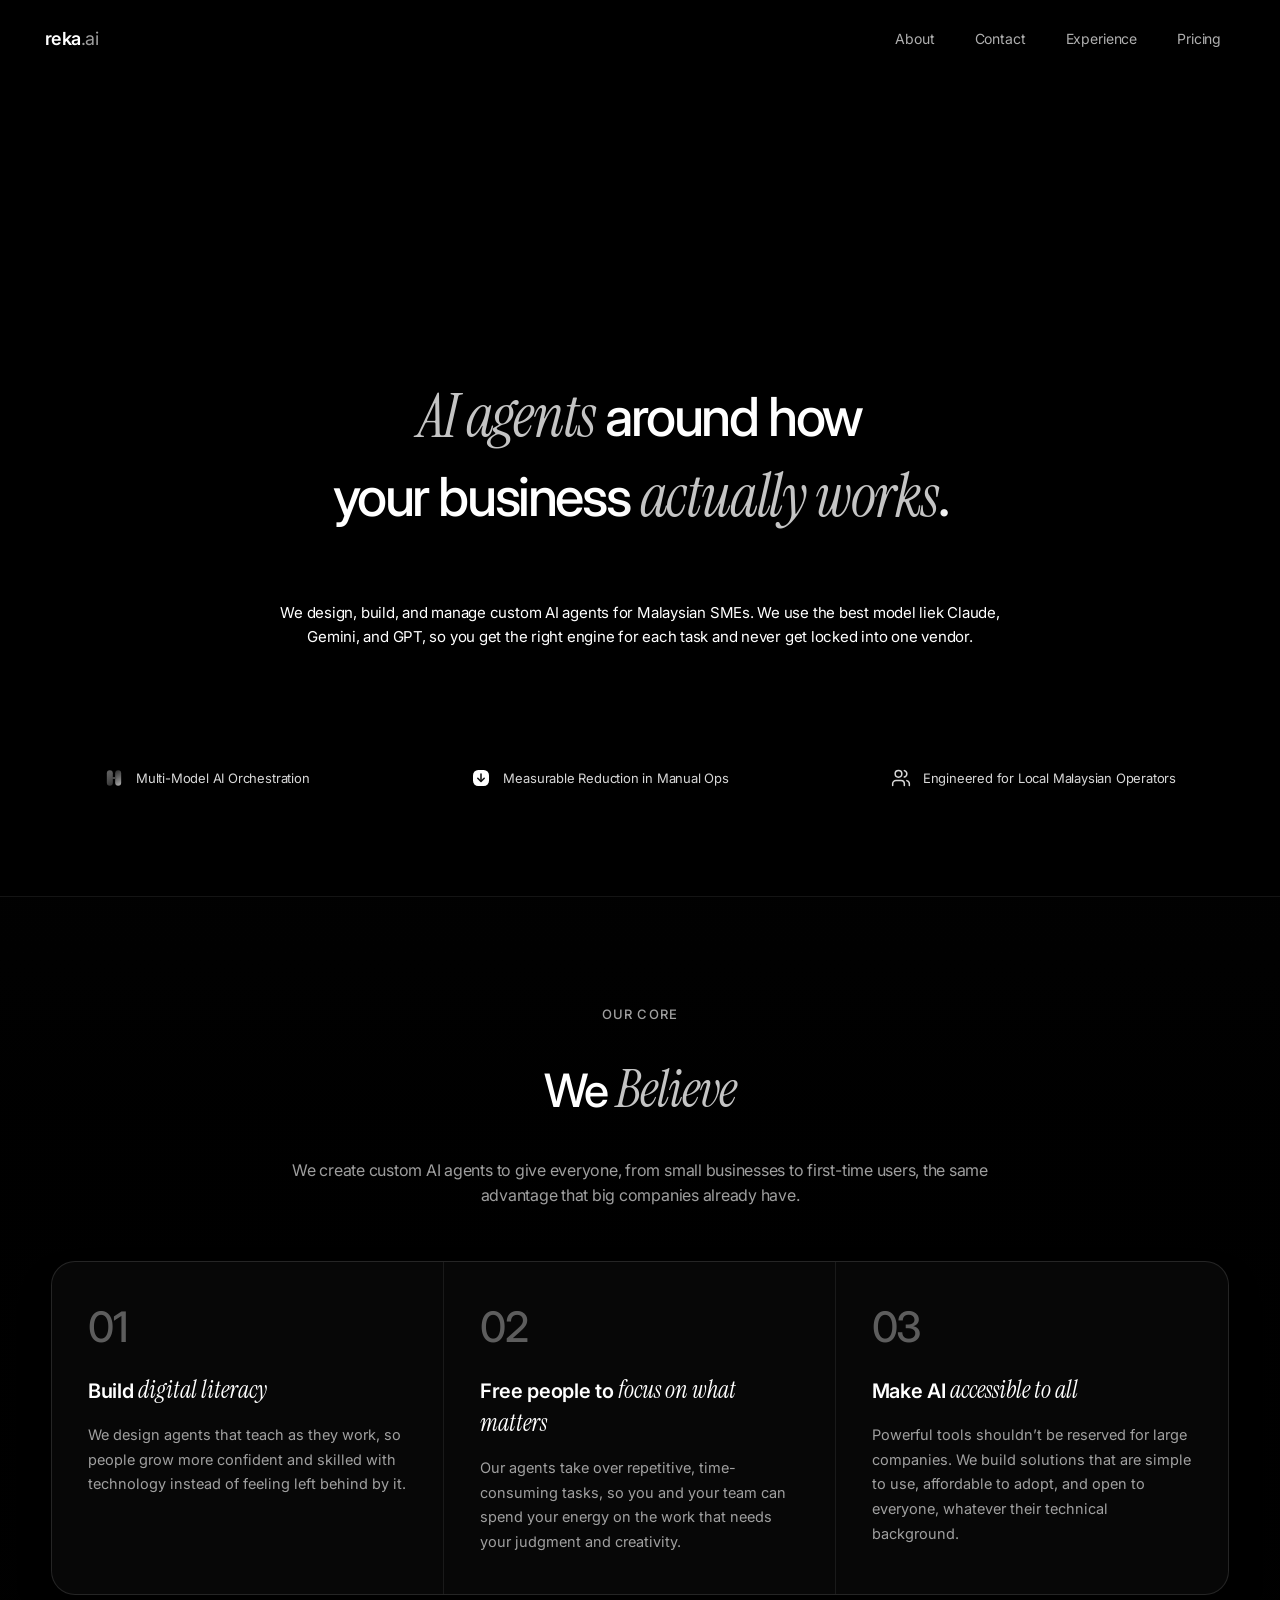
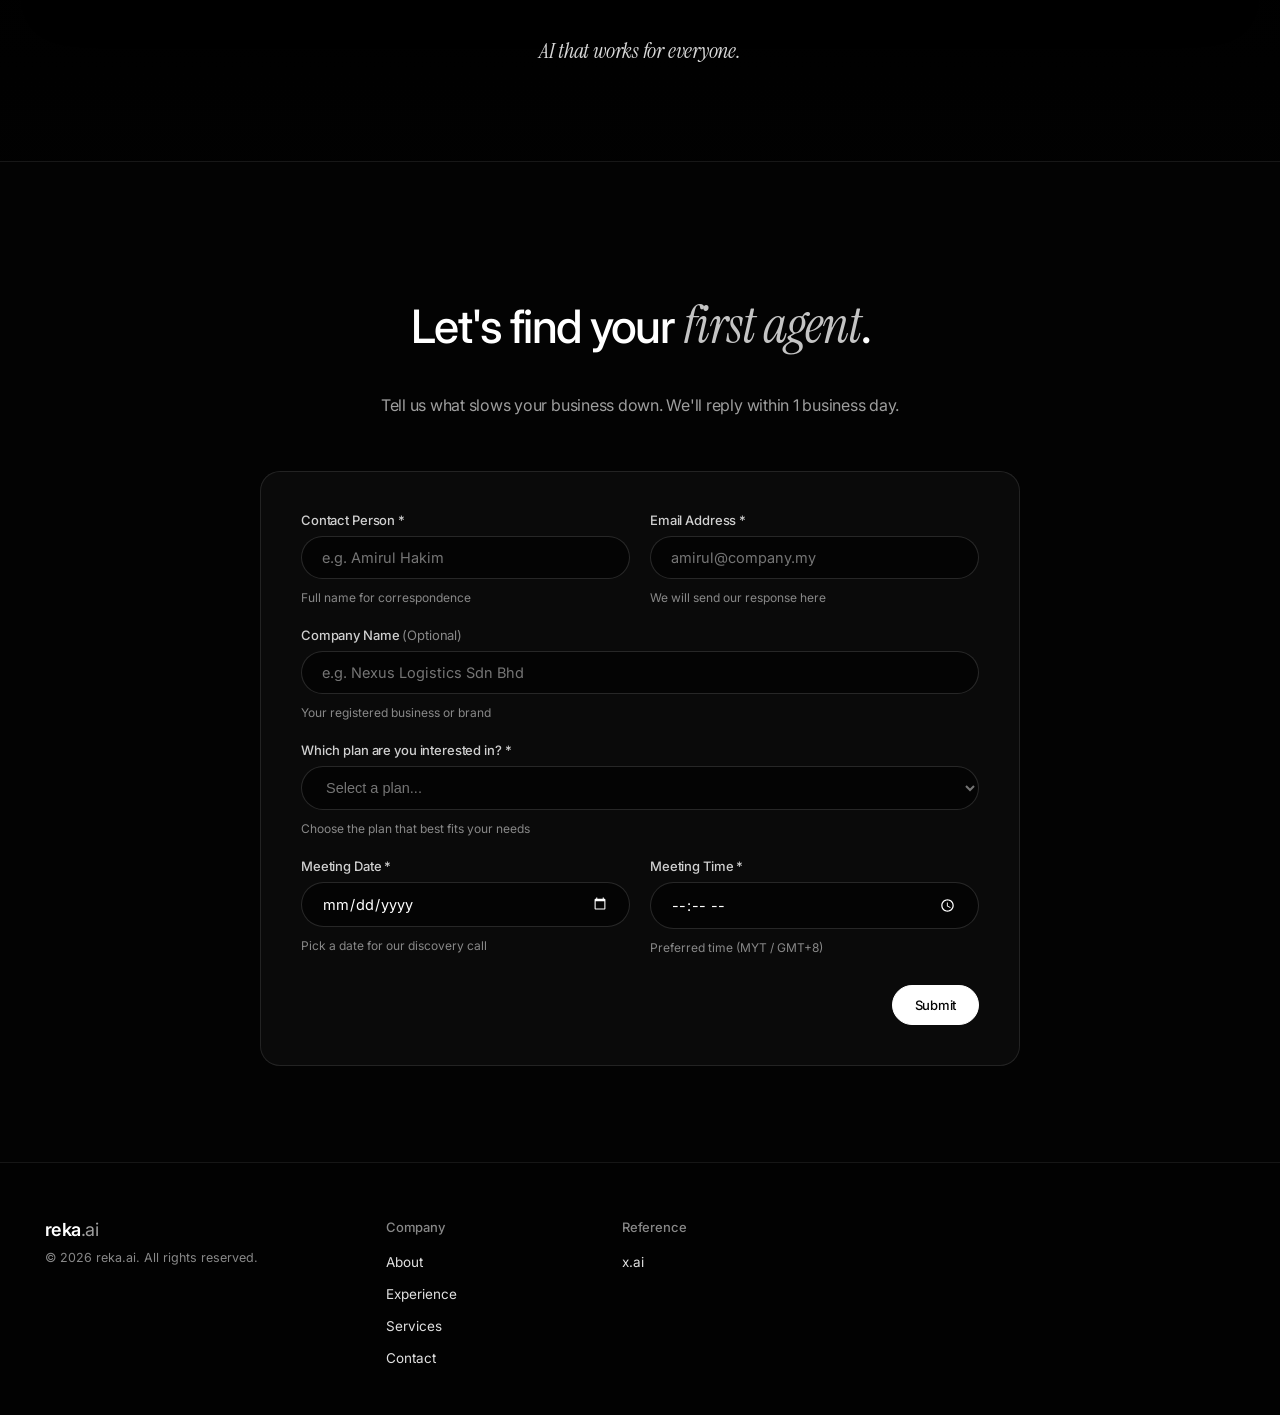
==== index.html @ f6682980 "push" ====
<!DOCTYPE html>
<html lang="en">

<head>
  <meta charset="UTF-8" />
  <meta name="viewport" content="width=device-width, initial-scale=1.0" />
  <title>reka.ai Customize Your Agents for Your Business</title>
  <meta name="description"
    content="reka.ai builds custom autonomous AI agents for Malaysian SMEs. Model-agnostic infrastructure with Claude, Gemini, and GPT." />
  <meta property="og:title" content="reka.ai Customize Your Agents for Your Business" />
  <meta property="og:description"
    content="Custom AI agents built around how your business actually works. Zero vendor lock-in." />
  <meta property="og:type" content="website" />
  <meta name="twitter:card" content="summary_large_image" />
  <link rel="icon" href="data:," />
  <link rel="preconnect" href="https://fonts.googleapis.com" />
  <link rel="preconnect" href="https://fonts.gstatic.com" crossorigin />
  <link
    href="https://fonts.googleapis.com/css2?family=Inter:ital,opsz,wght@0,14..32,100..900&family=Instrument+Serif:ital@1&display=swap"
    rel="stylesheet" />

  <link rel="stylesheet" href="src/css/style.css?v=1.9" />
</head>

<body style="background:#000;color:#fff">
  <div class="grain"></div>

  <div class="hero-photo">
    <video autoplay muted loop playsinline preload="auto">
      <source src="assets/video/hero-compat.mp4" type="video/mp4" />
    </video>
  </div>

  <div class="page">
    <div class="menu-backdrop"></div>

    <!-- Header -->
    <header class="header">
      <a href="#top" class="logo appear appear--scale" style="--d: 0.08s;" aria-label="reka.ai">
        <span>reka<span class="logo-suffix">.ai</span></span>
      </a>

      <nav id="site-nav" aria-label="Primary">
        <a href="about.html" class="nav-link appear appear--scale" style="--d: 0.16s;">About</a>
        <a href="contact.html" class="nav-link appear appear--soft" style="--d: 0.40s;">Contact</a>
        <a href="experience.html" class="nav-link appear appear--soft" style="--d: 0.24s;">Experience</a>
        <a href="princing.html" class="nav-link appear appear--scale" style="--d: 0.32s;">Pricing</a>
      </nav>

      <button type="button" class="burger appear appear--scale" style="--d: 0.34s;" aria-controls="site-nav"
        aria-expanded="false" aria-label="Open menu">
        <span class="burger-bar"></span>
        <span class="burger-bar"></span>
        <span class="burger-bar"></span>
      </button>
    </header>

    <main>
      <!-- Section 1: Hero -->
      <section class="hero" id="top">
        <div class="hero-copy">
          <h1 class="hero-h1">
            <span class="headline-line"><span class="appear appear--mask" style="--d: 0.42s;"> <em>AI agents</em> around
                how</span></span>
            <span class="headline-line"><span class="appear appear--mask" style="--d: 0.62s;">your business <em>actually
                  works</em>.</span></span>
          </h1>

          <p class="lede appear appear--soft" style="--d: 0.82s;">
            We design, build, and manage custom AI agents for Malaysian SMEs. We use the best model liek Claude,
            Gemini, and
            GPT, so you get the right engine for each task and never get locked into one vendor.
          </p>
        </div>

        <div class="stats">
          <div class="stat appear appear--stat" style="--d: 1.12s;">
            <svg class="stat-icon" viewBox="0 0 24 24" fill="none" aria-hidden="true">
              <defs>
                <linearGradient id="pillGrad1" x1="3" y1="2" x2="14" y2="22" gradientUnits="userSpaceOnUse">
                  <stop offset="0%" stop-color="#ffffff" stop-opacity="0.38" />
                  <stop offset="100%" stop-color="#3a3a3a" stop-opacity="0.62" />
                </linearGradient>
                <linearGradient id="pillGrad2" x1="3" y1="2" x2="14" y2="22" gradientUnits="userSpaceOnUse">
                  <stop offset="0%" stop-color="#3a3a3a" stop-opacity="0.38" />
                  <stop offset="100%" stop-color="#ffffff" stop-opacity="0.62" />
                </linearGradient>
              </defs>
              <rect x="3.4" y="2.6" width="7.2" height="18.8" rx="3.6" fill="url(#pillGrad1)" />
              <rect x="13.4" y="2.6" width="7.2" height="18.8" rx="3.6" fill="url(#pillGrad2)" />
              <rect x="9.2" y="10.9" width="5.6" height="2.2" rx="1.1" fill="#4a4a4a" />
            </svg>
            <span>Multi-Model AI Orchestration</span>
          </div>

          <div class="stat appear appear--stat" style="--d: 1.28s;">
            <svg class="stat-icon" viewBox="0 0 24 24" fill="none" aria-hidden="true">
              <rect x="2.4" y="2.4" width="19.2" height="19.2" rx="6.2" fill="#ffffff" />
              <path d="M12 7.1v7.4" stroke="#111111" stroke-width="1.85" stroke-linecap="round" />
              <path d="M8.15 12.35L12 16.2l3.85-3.85" stroke="#111111" stroke-width="1.85" stroke-linecap="round"
                stroke-linejoin="round" />
            </svg>
            <span>Measurable Reduction in Manual Ops</span>
          </div>

          <div class="stat appear appear--stat" style="--d: 1.44s;">
            <svg class="stat-icon" viewBox="0 0 24 24" fill="none" stroke="currentColor" stroke-width="1.8"
              stroke-linecap="round" stroke-linejoin="round" aria-hidden="true">
              <path d="M16 21v-2a4 4 0 0 0-4-4H6a4 4 0 0 0-4 4v2"></path>
              <circle cx="9" cy="7" r="4"></circle>
              <path d="M22 21v-2a4 4 0 0 0-3-3.87"></path>
              <path d="M16 3.13a4 4 0 0 1 0 7.75"></path>
            </svg>
            <span>Engineered for Local Malaysian Operators</span>
          </div>
        </div>
      </section>

      <!-- Section 2: We Believe -->
      <section class="section beliefs-section" id="beliefs">
        <div class="beliefs-bg-video">
          <video autoplay muted loop playsinline preload="auto">
            <source src="assets/video/we-believe.mp4" type="video/mp4" />
          </video>
          <div class="beliefs-bg-overlay"></div>
        </div>

        <div class="container">
          <div class="section-header reveal">
            <h3 class="section-eyebrow">Our Core</h3>
            <h2 class="section-title">We <em>Believe</em></h2>
            <p class="section-lede">
              We create custom AI agents to give everyone, from small businesses to first-time users, the same advantage
              that big companies already have.
            </p>
          </div>

          <div class="beliefs-table-card card reveal">
            <div class="beliefs-table-grid">
              <!-- 01 -->
              <div class="belief-col">
                <div class="belief-num">01</div>
                <h3 class="belief-title">Build <em>digital literacy</em></h3>
                <p class="belief-desc">
                  We design agents that teach as they work, so people grow more confident and skilled with technology
                  instead of feeling left behind by it.
                </p>
              </div>

              <!-- 02 -->
              <div class="belief-col">
                <div class="belief-num">02</div>
                <h3 class="belief-title">Free people to <em>focus on what matters</em></h3>
                <p class="belief-desc">
                  Our agents take over repetitive, time-consuming tasks, so you and your team can spend your energy on
                  the
                  work that needs your judgment and creativity.
                </p>
              </div>

              <!-- 03 -->
              <div class="belief-col">
                <div class="belief-num">03</div>
                <h3 class="belief-title">Make AI <em>accessible to all</em></h3>
                <p class="belief-desc">
                  Powerful tools shouldn’t be reserved for large companies. We build solutions that are simple to use,
                  affordable to adopt, and open to everyone, whatever their technical background.
                </p>
              </div>
            </div>
          </div>

          <div class="beliefs-footer reveal">
            <span class="beliefs-tagline">AI that works for everyone.</span>
          </div>
        </div>
      </section>

      <!-- Section 5: Contact (§5) -->
      <section class="section" id="contact">
        <div class="container">
          <div class="section-header reveal">
            <h2 class="section-title">Let's find your <em>first agent</em>.</h2>
            <p class="section-lede">Tell us what slows your business down. We'll reply within 1 business day.</p>
          </div>

          <div class="contact-wrap reveal">
            <form id="contact-form" class="contact-form" novalidate>
              <div class="form-row">
                <div class="form-group">
                  <label for="contact-name">Contact Person *</label>
                  <input type="text" id="contact-name" name="name" class="form-input" placeholder="e.g. Amirul Hakim"
                    required aria-describedby="contact-name-msg" />
                  <span id="contact-name-msg" class="field-msg" data-support="Full name for correspondence"
                    data-error="Please enter your name">Full name for correspondence</span>
                </div>
                <div class="form-group">
                  <label for="contact-email">Email Address *</label>
                  <input type="email" id="contact-email" name="email" class="form-input" placeholder="amirul@company.my"
                    required aria-describedby="contact-email-msg" />
                  <span id="contact-email-msg" class="field-msg" data-support="We will send our response here"
                    data-error="Enter a valid email address (e.g. name@company.my)">We will send our response
                    here</span>
                </div>
              </div>

              <div class="form-group">
                <label for="contact-company">Company Name <span>(Optional)</span></label>
                <input type="text" id="contact-company" name="company" class="form-input"
                  placeholder="e.g. Nexus Logistics Sdn Bhd" aria-describedby="contact-company-msg" />
                <span id="contact-company-msg" class="field-msg" data-support="Your registered business or brand"
                  data-error="">Your registered business or brand</span>
              </div>

              <div class="form-group">
                <label for="contact-message">Which plan are you interested in? *</label>
                <select id="contact-message" name="message" class="form-select" required
                  aria-describedby="contact-message-msg">
                  <option value="" disabled selected>Select a plan...</option>
                  <option value="Custom Coding">Custom Coding</option>
                  <option value="SME Plan Agents">SME Plan Agents</option>
                  <option value="Starter AI Agent System">Starter AI Agent System</option>
                  <option value="Custom Agent System">Custom Agent System</option>
                </select>
                <span id="contact-message-msg" class="field-msg"
                  data-support="Choose the plan that best fits your needs" data-error="Please select a plan">Choose the
                  plan that best fits your needs</span>
              </div>

              <div class="form-row">
                <div class="form-group">
                  <label for="contact-date">Meeting Date *</label>
                  <input type="date" id="contact-date" name="meeting_date" class="form-input" required
                    aria-describedby="contact-date-msg" />
                  <span id="contact-date-msg" class="field-msg" data-support="Pick a date for our discovery call"
                    data-error="Please select a meeting date">Pick a date for our discovery call</span>
                </div>
                <div class="form-group">
                  <label for="contact-time">Meeting Time *</label>
                  <input type="time" id="contact-time" name="meeting_time" class="form-input" required
                    aria-describedby="contact-time-msg" />
                  <span id="contact-time-msg" class="field-msg" data-support="Preferred time (MYT / GMT+8)"
                    data-error="Please select a meeting time">Preferred time (MYT / GMT+8)</span>
                </div>
              </div>

              <div class="form-submit-row">
                <button type="submit" class="btn btn-solid">
                  <span>Submit</span>
                </button>
              </div>

              <div id="form-status" class="form-status" role="status"></div>
            </form>
          </div>
        </div>
      </section>
    </main>

    <!-- Footer -->
    <footer class="site-footer">
      <div class="footer-inner">
        <div class="footer-left">
          <a href="#top" class="logo" aria-label="reka.ai">
            <span>reka<span class="logo-suffix">.ai</span></span>
          </a>
          <span class="footer-tagline">© 2026 reka.ai. All rights reserved.</span>
        </div>

        <nav class="footer-links" aria-label="Footer Navigation">
          <div class="footer-col">
            <h4 class="footer-col-title">Company</h4>
            <ul class="footer-list">
              <li><a href="about.html" class="footer-link">About</a></li>
              <li><a href="experience.html" class="footer-link">Experience</a></li>
              <li><a href="princing.html" class="footer-link">Services</a></li>
              <li><a href="contact.html" class="footer-link">Contact</a></li>
            </ul>
          </div>

          <div class="footer-col">
            <h4 class="footer-col-title">Reference</h4>
            <ul class="footer-list">
              <li><a href="https://x.ai/company" target="_blank" rel="noopener noreferrer" class="footer-link">x.ai</a>
              </li>
            </ul>
          </div>
        </nav>
      </div>
    </footer>
  </div>

  <script src="src/js/main.js" defer></script>
</body>

</html>
---- src/css/style.css ----
/* Force black immediately so the page can never flash white */
html,
body {
  background: #000000 !important;
  color: #ffffff;
}

@font-face {
  font-family: "Inter";
  font-style: normal;
  font-weight: 100 900;
  font-display: swap;
  src: url("../../assets/font/inter.woff2") format("woff2");
}

@font-face {
  font-family: "Instrument Serif";
  font-style: italic;
  font-weight: 400;
  font-display: swap;
  src: url("../../assets/font/instrument-serif-italic.woff2") format("woff2");
}

:root {
  --logo: clamp(18px, 1.4vw, 24px);
  --logo-mark: clamp(20px, 1.6vw, 28px);
  --nav: clamp(14px, 1.05vw, 17px);
  --nav-h: clamp(38px, 2.8vw, 48px);
  --btn: clamp(13px, 0.95vw, 16px);
  --btn-h: clamp(40px, 2.8vw, 48px);
  --hero-btn-h: clamp(44px, 3.1vw, 54px);
  --h1: clamp(34px, 4.2vw, 68px);
  --lede: clamp(15px, 1.15vw, 19px);
  --badge: clamp(12px, 0.9vw, 14px);
  --stat-size: clamp(13px, 0.95vw, 15px);
  --header-y: clamp(14px, 1.5vw, 28px);
  --header-x: clamp(16px, 3.5vw, 64px);
  --stats-x: clamp(20px, 5vw, 96px);
  --stats-y: clamp(24px, 3vw, 48px);
  --hero-gap: clamp(36px, 5.5vw, 96px);
  --copy-max: min(90vw, 1200px);
  --lede-max: min(85vw, 760px);
  --section-y: clamp(64px, 7.5vw, 130px);
}

html,
body {
  background: #000000;
  color: #ffffff;
  margin: 0;
  padding: 0;
}

*,
*::before,
*::after {
  box-sizing: border-box;
}

html {
  scroll-behavior: smooth;
}

body {
  -webkit-font-smoothing: antialiased;
  -moz-osx-font-smoothing: grayscale;
  text-rendering: optimizeLegibility;
  overflow-x: hidden;
  position: relative;
  font-family: "Inter", system-ui, -apple-system, BlinkMacSystemFont, "Segoe UI", sans-serif;
}

a {
  color: inherit;
  text-decoration: none;
}

button,
input,
textarea {
  font-family: inherit;
}

/* Film grain overlay */
.grain {
  display: none;
}

/* Background hero video */
.hero-photo {
  position: fixed;
  inset: 0;
  width: 100%;
  height: 100%;
  z-index: 0;
  pointer-events: none;
  overflow: hidden;
  opacity: 1;
  animation: hero-fade 1.4s cubic-bezier(0.16, 1, 0.3, 1) both;
}

.hero-photo video {
  position: absolute;
  inset: 0;
  width: 100%;
  height: 100%;
  object-fit: cover;
  opacity: 0.8;
  display: block;
}

/* Black contrast layer on home / hero for text visibility */
.hero-photo::after {
  content: "";
  position: absolute;
  inset: 0;
  background:
    radial-gradient(ellipse at center, rgba(0, 0, 0, 0.4) 0%, rgba(0, 0, 0, 0.75) 100%),
    linear-gradient(180deg, rgba(0, 0, 0, 0.5) 0%, rgba(0, 0, 0, 0.25) 45%, rgba(0, 0, 0, 0.85) 100%);
  opacity: 0.3;
  pointer-events: none;
  z-index: 1;
}

@keyframes hero-fade {
  0% {
    opacity: 0;
  }

  100% {
    opacity: 1;
  }
}

/* Page container */
.page {
  position: relative;
  z-index: 1;
  display: flex;
  flex-direction: column;
  min-height: 100vh;
}

.page>main {
  flex: 1;
  display: flex;
  flex-direction: column;
}

/* Header */
.header {
  position: sticky;
  top: 0;
  display: flex;
  align-items: center;
  gap: 28px;
  padding: var(--header-y) var(--header-x);
  z-index: 60;
  transition: background 0.3s ease, backdrop-filter 0.3s ease, border-color 0.3s ease;
}

body.scrolled .header {
  background: rgba(0, 0, 0, 0.78);
  backdrop-filter: blur(16px);
  -webkit-backdrop-filter: blur(16px);
  border-bottom: 1px solid rgba(255, 255, 255, 0.08);
}

/* Logo */
.logo {
  display: inline-flex;
  align-items: center;
  gap: 8px;
  font-size: var(--logo);
  font-weight: 600;
  letter-spacing: -0.03em;
  color: #ffffff;
}

.logo-suffix {
  font-weight: 400;
  color: #9e9e9e;
}

/* Nav on top right corner */
#site-nav {
  display: flex;
  align-items: center;
  gap: 12px;
  margin-left: auto;
}

.nav-link {
  height: var(--nav-h);
  padding: 0 14px;
  display: inline-flex;
  align-items: center;
  justify-content: center;
  color: rgba(243, 243, 243, 0.72);
  font-size: var(--nav);
  font-weight: 400;
  letter-spacing: -0.01em;
  white-space: nowrap;
  transition: color 0.25s ease;
}

.nav-link:hover,
.nav-link:active,
.nav-link.is-active {
  color: #ffffff;
}

.nav-link:active,
.nav-link.is-active {
  text-decoration: underline;
  text-underline-offset: 6px;
  text-decoration-thickness: 1.5px;
}

/* Right header CTA */
.header-cta {
  justify-self: end;
  font-size: 15px;
  height: 42px;
}

/* Burger menu button */
.burger {
  display: none;
  width: 42px;
  height: 42px;
  border-radius: 8px;
  border: 1px solid rgba(255, 255, 255, 0.16);
  background: rgba(8, 8, 8, 0.55);
  z-index: 60;
  cursor: pointer;
  align-content: center;
  justify-content: center;
  transition: border-color 0.25s ease, background 0.25s ease;
}

.burger:hover {
  border-color: rgba(255, 255, 255, 0.32);
  background: rgba(255, 255, 255, 0.05);
}

.burger-bar {
  display: block;
  width: 16px;
  height: 1.5px;
  border-radius: 1px;
  background: #ffffff;
  margin: 2.5px auto;
  transition: transform 0.25s ease, opacity 0.2s ease;
}

body.menu-open .burger .burger-bar:nth-child(1) {
  transform: translateY(6.5px) rotate(45deg);
}

body.menu-open .burger .burger-bar:nth-child(2) {
  opacity: 0;
}

body.menu-open .burger .burger-bar:nth-child(3) {
  transform: translateY(-6.5px) rotate(-45deg);
}

.menu-backdrop {
  display: none;
}

/* ========================================================
   Flat Button System with Kinetic Motion
   ======================================================== */
.btn {
  position: relative;
  isolation: isolate;
  overflow: hidden;
  display: inline-flex;
  align-items: center;
  justify-content: center;
  gap: 8px;
  height: var(--btn-h);
  padding: 0 22px;
  border-radius: 24px;
  border: 1px solid transparent;
  font-size: var(--btn);
  font-weight: 500;
  letter-spacing: -0.02em;
  line-height: 1;
  white-space: nowrap;
  text-decoration: none;
  cursor: pointer;
  transition: transform 0.25s cubic-bezier(0.16, 1, 0.3, 1),
    background-color 0.25s ease,
    border-color 0.25s ease,
    color 0.25s ease;
}

.btn::before {
  content: "";
  position: absolute;
  inset: 0;
  z-index: -1;
  transform: translateY(102%);
  transition: transform 0.35s cubic-bezier(0.16, 1, 0.3, 1);
}

.btn:hover {
  transform: translateY(-2px);
}

.btn:hover::before,
.btn:active::before,
.btn:focus::before {
  transform: translateY(0);
}

.btn:active {
  transform: translateY(0) scale(0.97);
}

.btn:focus-visible {
  outline: 2px solid #ffffff;
  outline-offset: 3px;
}

.btn-solid {
  background: #ffffff;
  color: #050505;
  border-color: #ffffff;
}

.btn-solid::before {
  background: #eaeaea;
}

.btn-ghost {
  background: rgba(255, 255, 255, 0.06);
  color: #ffffff;
  border-color: rgba(255, 255, 255, 0.24);
  backdrop-filter: blur(8px);
  -webkit-backdrop-filter: blur(8px);
}

.btn-ghost::before {
  background: #ffffff;
}

.btn-ghost:hover,
.btn-ghost:active,
.btn-ghost:focus {
  color: #050505;
  border-color: #ffffff;
}

.btn .arrow-icon {
  width: 13px;
  height: 13px;
  display: inline-block;
  transition: transform 0.25s ease;
}

.btn:hover .arrow-icon {
  transform: translateX(4px);
}

.hero-btn {
  height: var(--hero-btn-h);
  padding: 0 24px;
}

/* ========================================================
   Hero Section
   ======================================================== */
.hero {
  display: flex;
  flex-direction: column;
  align-items: center;
  justify-content: flex-end;
  padding: 8px 24px var(--hero-gap);
  min-height: calc(100vh - 80px);
  min-height: calc(100dvh - 80px);
  position: relative;
  z-index: 1;
}

.hero-copy {
  position: relative;
  z-index: 1;
  display: flex;
  flex-direction: column;
  align-items: center;
  text-align: center;
  max-width: var(--copy-max);
  width: 100%;
}

.badge {
  display: inline-flex;
  align-items: center;
  gap: 8px;
  margin-bottom: 22px;
  padding: 8px 16px;
  border-radius: 20px;
  background: rgba(255, 255, 255, 0.08);
  border: 1px solid rgba(255, 255, 255, 0.14);
  color: #f2f2f2;
  font-family: "Instrument Serif", "Times New Roman", Times, serif;
  font-style: italic;
  font-size: 16.5px;
  letter-spacing: -0.01em;
  backdrop-filter: blur(8px);
}

.badge-star {
  width: 16px;
  height: 16px;
  display: block;
  filter: drop-shadow(0 0 3px rgba(255, 255, 255, 0.45));
  animation: in-star 0.9s cubic-bezier(0.16, 1, 0.3, 1) 0.28s both;
  transform-origin: center;
}

.hero-h1 {
  display: flex;
  flex-direction: column;
  align-items: center;
  font-size: var(--h1);
  font-weight: 500;
  letter-spacing: -0.045em;
  line-height: 1.14;
  color: #ffffff;
  text-shadow: 0 4px 24px rgba(0, 0, 0, 0.75);
}

.headline-line {
  display: block;
  overflow: hidden;
  padding: 0.06em 0.15em 0.14em;
}

em {
  font-family: "Instrument Serif", "Times New Roman", Times, serif;
  font-style: italic;
  font-weight: 400;
  font-size: 1.12em;
  letter-spacing: -0.02em;
}

.hero-h1 em,
.section-title em {
  color: #c4c4c4;
}

.lede em,
p em {
  color: #ffffff;
}

.hero-h1 em {
  animation: in-em 1.2s cubic-bezier(0.16, 1, 0.3, 1) 0.72s both;
  display: inline-block;
}

.lede {
  max-width: var(--lede-max);
  margin-top: 18px;
  color: #ffffff;
  font-size: var(--lede);
  font-weight: 400;
  line-height: 1.6;
  letter-spacing: -0.015em;
  animation-duration: 1.25s !important;
  text-shadow: 0 2px 14px rgba(0, 0, 0, 0.85);
}

.hero-actions {
  display: flex;
  flex-wrap: wrap;
  justify-content: center;
  align-items: center;
  gap: 12px;
  margin-top: 28px;
}

/* Stats band */
.stats {
  display: flex;
  align-items: center;
  justify-content: space-between;
  gap: 24px;
  padding: 24px var(--stats-x) var(--stats-y);
  color: #d8d8d8;
  width: 100%;
  max-width: 1200px;
  margin: 80px auto 0;
}

.stat {
  display: inline-flex;
  align-items: center;
  gap: 12px;
  font-size: var(--stat-size);
  letter-spacing: -0.015em;
  white-space: nowrap;
}

.stat-icon {
  width: 20px;
  height: 20px;
  display: block;
  flex-shrink: 0;
}

.stat-icon-wide {
  width: 38px;
  height: 21px;
  display: block;
  flex-shrink: 0;
}

/* ========================================================
   Common Section Styles (Inherited Design)
   ======================================================== */
.section {
  position: relative;
  z-index: 2;
  padding: var(--section-y) 24px;
  background: rgba(6, 6, 6, 0.90);
  backdrop-filter: blur(28px);
  -webkit-backdrop-filter: blur(28px);
  border-top: 1px solid rgba(255, 255, 255, 0.08);
}

.container {
  width: 92vw;
  max-width: 100%;
  margin: 0 auto;
}

.section-header {
  text-align: center;
  max-width: 760px;
  margin: 0 auto 52px;
}

.eyebrow {
  display: inline-flex;
  align-items: center;
  gap: 8px;
  margin-bottom: 18px;
  padding: 6px 14px;
  border-radius: 20px;
  background: rgba(255, 255, 255, 0.06);
  border: 1px solid rgba(255, 255, 255, 0.12);
  color: #e2e2e2;
  font-family: "Instrument Serif", "Times New Roman", Times, serif;
  font-style: italic;
  font-size: 15.5px;
  letter-spacing: 0;
}

.eyebrow-dot {
  width: 6px;
  height: 6px;
  border-radius: 50%;
  background: #ffffff;
  box-shadow: 0 0 6px rgba(255, 255, 255, 0.8);
}

.section-eyebrow {
  font-family: "Inter", system-ui, -apple-system, BlinkMacSystemFont, "Segoe UI", sans-serif;
  font-size: 13px;
  font-weight: 500;
  letter-spacing: 0.08em;
  text-transform: uppercase;
  color: #a0a0a0;
  margin-bottom: 14px;
}

.section-title {
  font-size: clamp(32px, 4.2vw, 46px);
  font-weight: 500;
  letter-spacing: -0.04em;
  line-height: 1.15;
  color: #ffffff;
}

.section-lede {
  margin-top: 16px;
  color: #9e9e9e;
  font-size: 16px;
  line-height: 1.6;
  letter-spacing: -0.015em;
}

/* Card base */
.card {
  position: relative;
  background: rgba(14, 14, 14, 0.75);
  border: 1px solid rgba(255, 255, 255, 0.1);
  border-radius: 16px;
  padding: 30px;
  backdrop-filter: blur(16px);
  -webkit-backdrop-filter: blur(16px);
  transition: transform 0.3s cubic-bezier(0.16, 1, 0.3, 1),
    border-color 0.3s ease,
    background-color 0.3s ease;
}

.card:hover {
  transform: translateY(-4px);
  border-color: rgba(255, 255, 255, 0.22);
  background: rgba(24, 24, 24, 0.88);
}

/* ========================================================
   About / Team Section (§2 & §3)
   ======================================================== */
.about-grid {
  display: grid;
  grid-template-columns: 1fr 1.15fr;
  gap: 40px;
  align-items: center;
}

.team-card {
  display: flex;
  flex-direction: column;
  overflow: hidden;
  padding: 0;
  border-radius: 18px;
}

.team-photo-frame {
  position: relative;
  width: 100%;
  aspect-ratio: 16 / 11;
  background: linear-gradient(135deg, #181818 0%, #0d0d0d 100%);
  display: flex;
  align-items: center;
  justify-content: center;
  border-bottom: 1px solid rgba(255, 255, 255, 0.1);
  overflow: hidden;
}

.team-photo-frame video,
.team-photo-frame img {
  width: 100%;
  height: 100%;
  object-fit: cover;
  display: block;
}

.team-photo-frame svg {
  width: 64px;
  height: 64px;
  color: rgba(255, 255, 255, 0.25);
}

.team-badge-floating {
  position: absolute;
  top: 16px;
  left: 16px;
  padding: 6px 14px;
  background: rgba(0, 0, 0, 0.65);
  backdrop-filter: blur(10px);
  border: 1px solid rgba(255, 255, 255, 0.12);
  border-radius: 20px;
  font-family: "Instrument Serif", "Times New Roman", Times, serif;
  font-style: italic;
  font-size: 14.5px;
  color: #e0e0e0;
  display: inline-flex;
  align-items: center;
  gap: 6px;
}

.team-caption {
  padding: 20px 24px;
  font-style: italic;
  font-family: "Inter", system-ui, -apple-system, BlinkMacSystemFont, "Segoe UI", sans-serif;
  font-size: 14px;
  line-height: 1.4;
  color: #c0c0c0;
  border-top: 1px solid rgba(255, 255, 255, 0.04);
}

.about-content h3 {
  font-size: 28px;
  font-weight: 500;
  letter-spacing: -0.03em;
  margin-bottom: 16px;
  color: #ffffff;
}

.about-content p {
  color: #9e9e9e;
  font-size: 16px;
  line-height: 1.65;
  margin-bottom: 20px;
}

.stat-pills {
  display: flex;
  flex-wrap: wrap;
  gap: 12px;
  margin-top: 24px;
}

.pill-item {
  display: inline-flex;
  align-items: center;
  gap: 8px;
  padding: 8px 16px;
  border-radius: 24px;
  background: rgba(255, 255, 255, 0.04);
  border: 1px solid rgba(255, 255, 255, 0.1);
  font-size: 13px;
  color: #d8d8d8;
}

/* ========================================================
   Engineering Projects Section
   ======================================================== */
.projects-grid {
  display: grid;
  grid-template-columns: repeat(3, 1fr);
  gap: 28px;
}

.project-card {
  position: relative;
  background: rgba(14, 14, 14, 0.75);
  border: 1px solid rgba(255, 255, 255, 0.1);
  border-radius: 18px;
  overflow: hidden;
  text-decoration: none;
  color: inherit;
  display: block;
  cursor: pointer;
  transition: transform 0.4s cubic-bezier(0.16, 1, 0.3, 1),
    box-shadow 0.4s ease,
    border-color 0.4s ease;
}

.project-card:hover {
  transform: translateY(-5px);
  border-color: rgba(255, 255, 255, 0.3);
  box-shadow: 0 24px 48px rgba(0, 0, 0, 0.55);
}

.project-thumb {
  width: 100%;
  aspect-ratio: 4 / 5;
  position: relative;
  overflow: hidden;
}

.project-thumb img,
.project-thumb video {
  width: 100%;
  height: 100%;
  object-fit: cover;
  display: block;
  transition: transform 0.55s ease;
}

.project-card:hover .project-thumb img,
.project-card:hover .project-thumb video {
  transform: scale(1.04);
}

.project-overlay {
  position: absolute;
  left: 0;
  right: 0;
  bottom: 0;
  padding: 24px 20px 20px;
  background: linear-gradient(to top, rgba(0, 0, 0, 0.94) 0%, rgba(0, 0, 0, 0.68) 55%, transparent 100%);
  display: flex;
  flex-direction: column;
  justify-content: flex-end;
}

.project-title {
  color: #ffffff;
  font-size: 19px;
  font-weight: 600;
  letter-spacing: -0.02em;
  margin-bottom: 6px;
}

.project-desc {
  color: rgba(255, 255, 255, 0.72);
  font-size: 13.5px;
  line-height: 1.5;
  display: -webkit-box;
  -webkit-line-clamp: 4;
  line-clamp: 4;
  -webkit-box-orient: vertical;
  overflow: hidden;
}

.view-repo-btn {
  position: absolute;
  top: 0;
  left: 0;
  transform: translate(-50%, -50%) scale(0.9);
  background: #ffffff;
  color: #0a0a0a;
  font-size: 11.5px;
  font-weight: 600;
  letter-spacing: 0.05em;
  text-transform: uppercase;
  padding: 8px 16px;
  border-radius: 9999px;
  opacity: 0;
  pointer-events: none;
  z-index: 10;
  transition: opacity 0.2s ease, transform 0.2s ease;
  white-space: nowrap;
  box-shadow: 0 8px 24px rgba(0, 0, 0, 0.4);
}

.engineering-grid .project-card:hover .view-repo-btn {
  opacity: 1;
  transform: translate(-50%, -50%) scale(1);
}

/* ========================================================
   Products & Services Section (§4)
   ======================================================== */
#services .container {
  width: 92vw;
  max-width: 100%;
}

.services-table-wrap {
  padding: 0;
  overflow-x: auto;
  -webkit-overflow-scrolling: touch;
  margin-bottom: 48px;
}

.services-table {
  width: 100%;
  border-collapse: collapse;
  table-layout: fixed;
  text-align: left;
  min-width: 760px;
}

.services-table th,
.services-table td {
  width: 25%;
  padding: clamp(14px, 1.6vw, 24px);
  vertical-align: top;
  border-bottom: 1px solid rgba(255, 255, 255, 0.1);
  border-right: 1px solid rgba(255, 255, 255, 0.1);
}

.services-table th:last-child,
.services-table td:last-child {
  border-right: none;
}

.services-table thead th {
  background: rgba(255, 255, 255, 0.03);
  padding: 28px 24px 20px;
}

.services-table thead th h4 {
  font-size: 20px;
  font-weight: 600;
  letter-spacing: -0.02em;
  color: #ffffff;
  margin: 0 0 8px;
}

.services-table thead th .plan-price {
  margin-bottom: 0;
}

.services-table .table-row-desc p {
  font-size: 14.5px;
  color: #9e9e9e;
  line-height: 1.55;
  margin: 0;
}

.services-table .table-row-features .plan-list {
  padding: 0;
  margin: 0;
  border-top: none;
}

.services-table .table-row-action td {
  border-bottom: none;
  vertical-align: middle;
}

.services-table .table-row-action .btn {
  width: 100%;
}

.plan-price {
  font-size: 28px;
  font-weight: 600;
  letter-spacing: -0.03em;
  color: #ffffff;
  margin-bottom: 12px;
}

.plan-price span {
  font-size: 14px;
  font-weight: 400;
  color: #9e9e9e;
}

.plan-list {
  list-style: none;
  padding: 16px 0 0;
  margin: 0 0 24px;
  border-top: 1px solid rgba(255, 255, 255, 0.1);
  display: flex;
  flex-direction: column;
  gap: 10px;
}

.plan-list li {
  font-size: 13.5px;
  color: #d8d8d8;
  line-height: 1.45;
  padding-left: 20px;
  position: relative;
}

.plan-list li::before {
  content: "";
  position: absolute;
  left: 2px;
  top: 4px;
  width: 5px;
  height: 9px;
  border: solid #ffffff;
  border-width: 0 1.6px 1.6px 0;
  transform: rotate(45deg);
}

/* Guarantee strip */
.guarantee-strip {
  display: flex;
  align-items: center;
  justify-content: center;
}

.guarantee-download-btn {
  height: 50px;
  padding: 0 36px;
  font-size: 16px;
  border-radius: 999px;
}

/* ========================================================
   Beliefs / Core Values Section (Table Layout)
   ======================================================== */
.beliefs-section {
  position: relative;
  overflow: hidden;
  background: transparent !important;
}

.beliefs-bg-video {
  position: absolute;
  inset: 0;
  width: 100%;
  height: 100%;
  pointer-events: none;
  z-index: 0;
  overflow: hidden;
}

.beliefs-bg-video video {
  width: 100%;
  height: 100%;
  object-fit: cover;
  object-position: center;
  opacity: 0.80;
}

.beliefs-bg-overlay {
  position: absolute;
  inset: 0;
  background: linear-gradient(180deg, rgba(6, 6, 6, 0.6) 0%, rgba(6, 6, 6, 0.15) 25%, rgba(6, 6, 6, 0.15) 75%, rgba(6, 6, 6, 0.7) 100%);
  opacity: 0.35;
  pointer-events: none;
}

.beliefs-section .container {
  position: relative;
  z-index: 1;
}

.beliefs-table-card {
  padding: 0 !important;
  border-radius: 24px;
  overflow: hidden;
  background: rgba(14, 14, 14, 0.52);
  backdrop-filter: blur(12px);
  -webkit-backdrop-filter: blur(12px);
  border: 1px solid rgba(255, 255, 255, 0.12);
  box-shadow: 0 20px 40px -15px rgba(0, 0, 0, 0.6);
}

.beliefs-table-grid {
  display: grid;
  grid-template-columns: repeat(3, 1fr);
}

.belief-col {
  display: flex;
  flex-direction: column;
  padding: 44px 36px 40px;
  border-right: 1px solid rgba(255, 255, 255, 0.08);
  transition: background 0.3s ease;
}

.belief-col:last-child {
  border-right: none;
}

.belief-col:hover {
  background: rgba(255, 255, 255, 0.02);
}

.belief-num {
  font-size: 42px;
  font-weight: 500;
  color: rgba(255, 255, 255, 0.35);
  margin-bottom: 26px;
  letter-spacing: -0.03em;
  font-family: "Inter", sans-serif;
  line-height: 1;
}

.belief-title {
  font-size: 20px;
  font-weight: 600;
  color: #ffffff;
  margin: 0 0 16px;
  line-height: 1.35;
  letter-spacing: -0.015em;
}

.belief-title em {
  font-family: "Instrument Serif", serif;
  font-style: italic;
  font-weight: 400;
  font-size: 1.22em;
  color: #ffffff;
  letter-spacing: 0;
}

.belief-desc {
  font-size: 14.5px;
  line-height: 1.7;
  color: #a0a0a0;
  margin: 0;
}

.beliefs-footer {
  text-align: center;
  margin-top: 40px;
}

.beliefs-tagline {
  font-family: "Instrument Serif", serif;
  font-style: italic;
  font-size: 22px;
  color: #d8d8d8;
  letter-spacing: -0.01em;
}

/* ========================================================
   Contact Section (§5)
   ======================================================== */
#contact {
  background: rgba(6, 6, 6, 0.5);
}

.contact-wrap {
  width: min(100%, 760px);
  margin: 0 auto;
}

.contact-form {
  display: flex;
  flex-direction: column;
  gap: 20px;
  background: rgba(14, 14, 14, 0.75);
  border: 1px solid rgba(255, 255, 255, 0.1);
  border-radius: 20px;
  padding: 40px;
  backdrop-filter: blur(20px);
}

.form-row {
  display: grid;
  grid-template-columns: 1fr 1fr;
  gap: 20px;
}

.form-group {
  display: flex;
  flex-direction: column;
  gap: 8px;
}

.form-group label {
  font-size: 13px;
  font-weight: 500;
  color: #d0d0d0;
  letter-spacing: -0.01em;
}

.form-group label span {
  color: #888888;
  font-weight: 400;
}

.form-input,
.form-textarea,
.form-select {
  background: rgba(0, 0, 0, 0.55);
  border: 1px solid rgba(255, 255, 255, 0.14);
  border-radius: 24px;
  padding: 12px 20px;
  color: #ffffff;
  font-size: 14.5px;
  outline: none;
  transition: border-color 0.25s ease, background 0.25s ease;
}

.form-input:focus,
.form-textarea:focus,
.form-select:focus {
  border-color: #ffffff;
  background: rgba(18, 18, 18, 0.85);
}

.form-input[type="date"],
.form-input[type="time"],
.form-select {
  color-scheme: dark;
  cursor: pointer;
}

.form-select:invalid {
  color: #757575;
}

.form-select option {
  background: #0e0e0e;
  color: #ffffff;
}

/* Supporting / Error text slot (fixed height prevents layout shift) */
.field-msg {
  display: block;
  min-height: 18px;
  font-size: 12px;
  line-height: 1.5;
  color: #888888;
  margin-top: 2px;
  transition: color 0.2s ease;
}

.form-group.has-error .field-msg {
  color: #ff6b6b;
}

.form-group.has-error .form-input,
.form-group.has-error .form-textarea,
.form-group.has-error .form-select {
  border-color: #ff6b6b;
  background: rgba(255, 107, 107, 0.06);
}

.form-submit-row {
  margin-top: 8px;
  display: flex;
  align-items: center;
  justify-content: space-between;
  flex-wrap: wrap;
  gap: 16px;
}

.form-note {
  font-size: 12.5px;
  color: #8a8a8a;
}

.form-submit-row .btn {
  margin-left: auto;
}

.form-status {
  display: none;
  padding: 14px 20px;
  border-radius: 10px;
  background: rgba(255, 255, 255, 0.08);
  border: 1px solid rgba(255, 255, 255, 0.2);
  color: #ffffff;
  font-size: 14px;
  text-align: center;
}

.form-status.is-visible {
  display: block;
}

/* ========================================================
   Contact Page — Team Directory
   ======================================================== */
.contact-page .hero-photo video {
  opacity: 0.5;
}

.contact-page .section {
  background: transparent;
  backdrop-filter: none;
  -webkit-backdrop-filter: none;
  border-top: none;
  padding-top: 12px;
}

.contact-team-section {
  flex: 1;
  display: flex;
  align-items: flex-start;
  border-top: none;
  padding: 12px 24px 64px;
  background: transparent;
  backdrop-filter: none;
  -webkit-backdrop-filter: none;
}

.back-home-row {
  margin-bottom: 20px;
  display: flex;
  justify-content: flex-start;
}

.back-home-btn {
  display: inline-flex;
  align-items: center;
  gap: 8px;
  padding: 8px 14px;
  border-radius: 9999px;
  font-size: 13.5px;
  font-weight: 500;
  color: #a8a8a8;
  text-decoration: none;
  background: rgba(255, 255, 255, 0.03);
  border: 1px solid rgba(255, 255, 255, 0.08);
}

.back-home-btn svg {
  width: 16px;
  height: 16px;
}

.back-home-btn:hover {
  color: #ffffff;
  background: rgba(255, 255, 255, 0.08);
  border-color: rgba(255, 255, 255, 0.2);
}

.team-directory-grid {
  display: grid;
  grid-template-columns: repeat(3, 1fr);
  gap: 24px;
  margin-bottom: 48px;
}

.member-card {
  padding: 0;
  overflow: hidden;
  display: flex;
  flex-direction: column;
  transition: none;
}

.member-card:hover {
  transform: none;
}

.member-photo {
  width: 100%;
  aspect-ratio: 4 / 4;
  background: radial-gradient(circle at 50% 35%, rgba(255, 255, 255, 0.08), rgba(0, 0, 0, 0.85));
  position: relative;
  overflow: hidden;
  border-bottom: 1px solid rgba(255, 255, 255, 0.08);
}

.member-photo img {
  width: 100%;
  height: 100%;
  object-fit: cover;
  display: block;
}

.member-photo-fallback {
  display: none;
  width: 100%;
  height: 100%;
  align-items: center;
  justify-content: center;
  color: rgba(255, 255, 255, 0.25);
}

.member-photo-fallback svg {
  width: 72px;
  height: 72px;
}

.member-info {
  padding: 24px;
  display: flex;
  flex-direction: column;
  gap: 6px;
}

.member-role {
  font-size: 12px;
  font-weight: 500;
  text-transform: uppercase;
  letter-spacing: 0.06em;
  color: #8f8f8f;
}

.member-name {
  font-size: 20px;
  font-weight: 600;
  letter-spacing: -0.02em;
  color: #ffffff;
  margin: 2px 0;
}

.member-email {
  font-size: 14px;
  color: #bdbdbd;
  text-decoration: none;
  width: fit-content;
  transition: color 0.2s ease;
}

.member-email:hover {
  color: #ffffff;
  text-decoration: underline;
}

.contact-back-row {
  display: flex;
  justify-content: center;
}

/* ========================================================
   Footer
   ======================================================== */
.site-footer {
  position: relative;
  z-index: 2;
  border-top: 1px solid rgba(255, 255, 255, 0.08);
  background: #020202;
  padding: 56px var(--header-x) 48px;
}

.footer-inner {
  width: 100%;
  display: flex;
  align-items: stretch;
  justify-content: flex-start;
  gap: 64px;
  flex-wrap: wrap;
}

.footer-left {
  display: flex;
  flex-direction: column;
  justify-content: flex-start;
  gap: 10px;
  min-width: 260px;
  padding-right: 64px;
}

.footer-tagline {
  font-size: 12.5px;
  color: #888888;
}

.footer-links {
  display: flex;
  align-items: flex-start;
  gap: 96px;
  flex-wrap: wrap;
  flex: 1;
}

.footer-col {
  display: flex;
  flex-direction: column;
  min-width: 140px;
}

.footer-col-title {
  font-size: 13px;
  font-weight: 500;
  color: #888888;
  margin: 0 0 16px;
  letter-spacing: -0.01em;
}

.footer-list {
  list-style: none;
  margin: 0;
  padding: 0;
  display: flex;
  flex-direction: column;
  gap: 12px;
}

.footer-link {
  font-size: 13.5px;
  color: #e0e0e0;
  text-decoration: none;
  transition: color 0.2s ease;
  display: inline-block;
}

.footer-link:hover {
  color: #ffffff;
}

.footer-bottom {
  width: 100%;
  margin-top: 40px;
  padding-top: 24px;
  border-top: 1px solid rgba(255, 255, 255, 0.05);
  display: flex;
  justify-content: space-between;
  align-items: center;
  font-size: 12.5px;
  color: #777777;
  flex-wrap: wrap;
  gap: 12px;
}

/* ========================================================
   Scroll Reveal Motion
   ======================================================== */
.reveal {
  opacity: 0;
  transform: translateY(24px);
  transition: opacity 0.85s cubic-bezier(0.16, 1, 0.3, 1), transform 0.85s cubic-bezier(0.16, 1, 0.3, 1);
  will-change: opacity, transform;
}

.reveal.is-in {
  opacity: 1;
  transform: translateY(0);
}

/* Entrance motion for above-the-fold */
.appear {
  opacity: 1;
  animation-duration: 1.05s;
  animation-fill-mode: both;
  animation-timing-function: cubic-bezier(0.16, 1, 0.3, 1);
  animation-delay: var(--d, 0.08s);
}

.appear--scale {
  animation-name: in-scale;
}

.appear--soft {
  animation-name: in-soft;
}

.appear--mask {
  display: inline-block;
  animation-name: in-mask;
}

.appear--pop {
  animation-name: in-pop;
}

.appear--btn {
  animation-name: in-btn;
}

.appear--side {
  animation-name: in-side;
}

.appear--stat {
  animation-name: in-stat;
}

@keyframes in-scale {
  0% {
    opacity: 0;
    transform: scale(0.84);
  }

  100% {
    opacity: 1;
    transform: scale(1);
  }
}

@keyframes in-soft {
  0% {
    opacity: 0;
    transform: translateY(14px);
  }

  100% {
    opacity: 1;
    transform: translateY(0);
  }
}

@keyframes in-mask {
  0% {
    opacity: 0;
    transform: translateY(40%);
  }

  100% {
    opacity: 1;
    transform: translateY(0);
  }
}

@keyframes in-pop {
  0% {
    opacity: 0;
    transform: scale(0.9);
  }

  70% {
    transform: scale(1.03);
  }

  100% {
    opacity: 1;
    transform: scale(1);
  }
}

@keyframes in-btn {
  0% {
    opacity: 0;
    transform: translateY(18px) scale(0.94);
  }

  100% {
    opacity: 1;
    transform: translateY(0) scale(1);
  }
}

@keyframes in-side {
  0% {
    opacity: 0;
    transform: translateX(22px);
  }

  100% {
    opacity: 1;
    transform: translateX(0);
  }
}

@keyframes in-stat {
  0% {
    opacity: 0;
    transform: translateY(20px);
  }

  100% {
    opacity: 1;
    transform: translateY(0);
  }
}

@keyframes in-star {
  0% {
    transform: scale(0.2) rotate(-50deg);
  }

  65% {
    transform: scale(1.2) rotate(8deg);
  }

  100% {
    transform: scale(1) rotate(0deg);
  }
}

@keyframes in-em {
  0% {
    opacity: 0.35;
    filter: blur(4px);
  }

  100% {
    opacity: 1;
    filter: blur(0px);
  }
}

.appear.is-in,
.hero-photo.is-in {
  animation: none !important;
  opacity: 1 !important;
  transform: none !important;
  clip-path: none !important;
  filter: none !important;
}

/* ========================================================
   Responsive Breakpoints
   ======================================================== */
@media (max-width: 1024px) {

  .services-grid,
  .projects-grid,
  .team-directory-grid {
    grid-template-columns: repeat(2, 1fr);
  }

  .about-grid {
    grid-template-columns: 1fr;
  }

  .approach-grid {
    grid-template-columns: 1fr;
    gap: 20px;
  }
}

@media (max-width: 900px) {
  .header {
    display: flex;
    justify-content: space-between;
    gap: 12px;
    padding: max(var(--header-y), env(safe-area-inset-top)) var(--header-x) 10px;
  }

  .logo {
    margin-right: auto;
  }

  .logo,
  .header-cta,
  .burger {
    z-index: 80;
  }

  .burger {
    display: grid;
  }

  .menu-backdrop {
    display: block;
    position: fixed;
    inset: 0;
    z-index: 40;
    background: rgba(8, 8, 8, 0.42);
    opacity: 0;
    visibility: hidden;
    transition: opacity 0.28s ease, visibility 0.28s ease;
  }

  body.menu-open .menu-backdrop {
    opacity: 1;
    visibility: visible;
    backdrop-filter: blur(24px);
    -webkit-backdrop-filter: blur(24px);
  }

  body:not(.menu-open) #site-nav {
    display: none;
  }

  body.menu-open #site-nav {
    display: flex;
    position: fixed;
    inset: 0;
    z-index: 45;
    flex-direction: column;
    align-items: flex-start;
    justify-content: flex-start;
    background: rgba(0, 0, 0, 0.94);
    gap: 14px;
    padding: 96px 24px 32px;
    padding-top: max(96px, calc(env(safe-area-inset-top) + 88px));
  }

  body.menu-open .nav-link {
    width: auto;
    height: auto;
    padding: 8px 0;
    justify-content: flex-start;
    text-align: left;
    font-size: 20px;
    background: transparent;
    border: none;
    border-radius: 0;
  }

  body.menu-open {
    overflow: hidden;
  }

  .hero {
    padding: 20px 20px 64px;
  }

  .hero-copy,
  .lede {
    max-width: 100%;
  }

  .stats {
    flex-direction: column;
    align-items: center;
    justify-content: center;
    gap: 16px;
    white-space: normal;
  }

  .form-row {
    grid-template-columns: 1fr;
  }

  .beliefs-grid,
  .beliefs-table-grid {
    grid-template-columns: 1fr;
  }

  .belief-col {
    border-right: none;
    border-bottom: 1px solid rgba(255, 255, 255, 0.08);
    padding: 32px 24px;
  }

  .belief-col:last-child {
    border-bottom: none;
  }

  .footer-inner {
    flex-direction: column;
    gap: 32px;
  }

  .footer-left {
    padding-right: 0;
    padding-bottom: 8px;
    min-width: unset;
  }

  .footer-links {
    gap: 48px;
  }

  :root {
    --logo: 18px;
    --btn: 14px;
    --btn-h: 44px;
    --hero-btn-h: 46px;
    --h1: 38px;
    --lede: 16px;
    --header-y: 16px;
    --header-x: 20px;
    --stats-x: 20px;
    --stats-y: 28px;
    --hero-gap: 40px;
    --section-y: 80px;
  }
}

@media (max-width: 640px) {
  .services-grid {
    grid-template-columns: 1fr;
  }

  .projects-grid {
    grid-template-columns: 1fr;
  }

  .team-directory-grid {
    grid-template-columns: 1fr;
  }

  .hero-actions {
    flex-direction: column;
    width: 100%;
  }

  .hero-actions .btn {
    width: 100%;
  }

  .contact-form {
    padding: 24px;
  }

  .guarantee-strip {
    flex-direction: column;
    align-items: flex-start;
  }

  :root {
    --h1: 34px;
    --lede: 15.5px;
    --header-x: 16px;
  }
}

@media (prefers-reduced-motion: reduce) {

  *,
  *::before,
  *::after {
    transition: none !important;
    animation: none !important;
  }

  .appear,
  .reveal,
  .hero-photo,
  .hero h1 em,
  .badge-star {
    opacity: 1 !important;
    transform: none !important;
    clip-path: none !important;
    filter: none !important;
  }
}
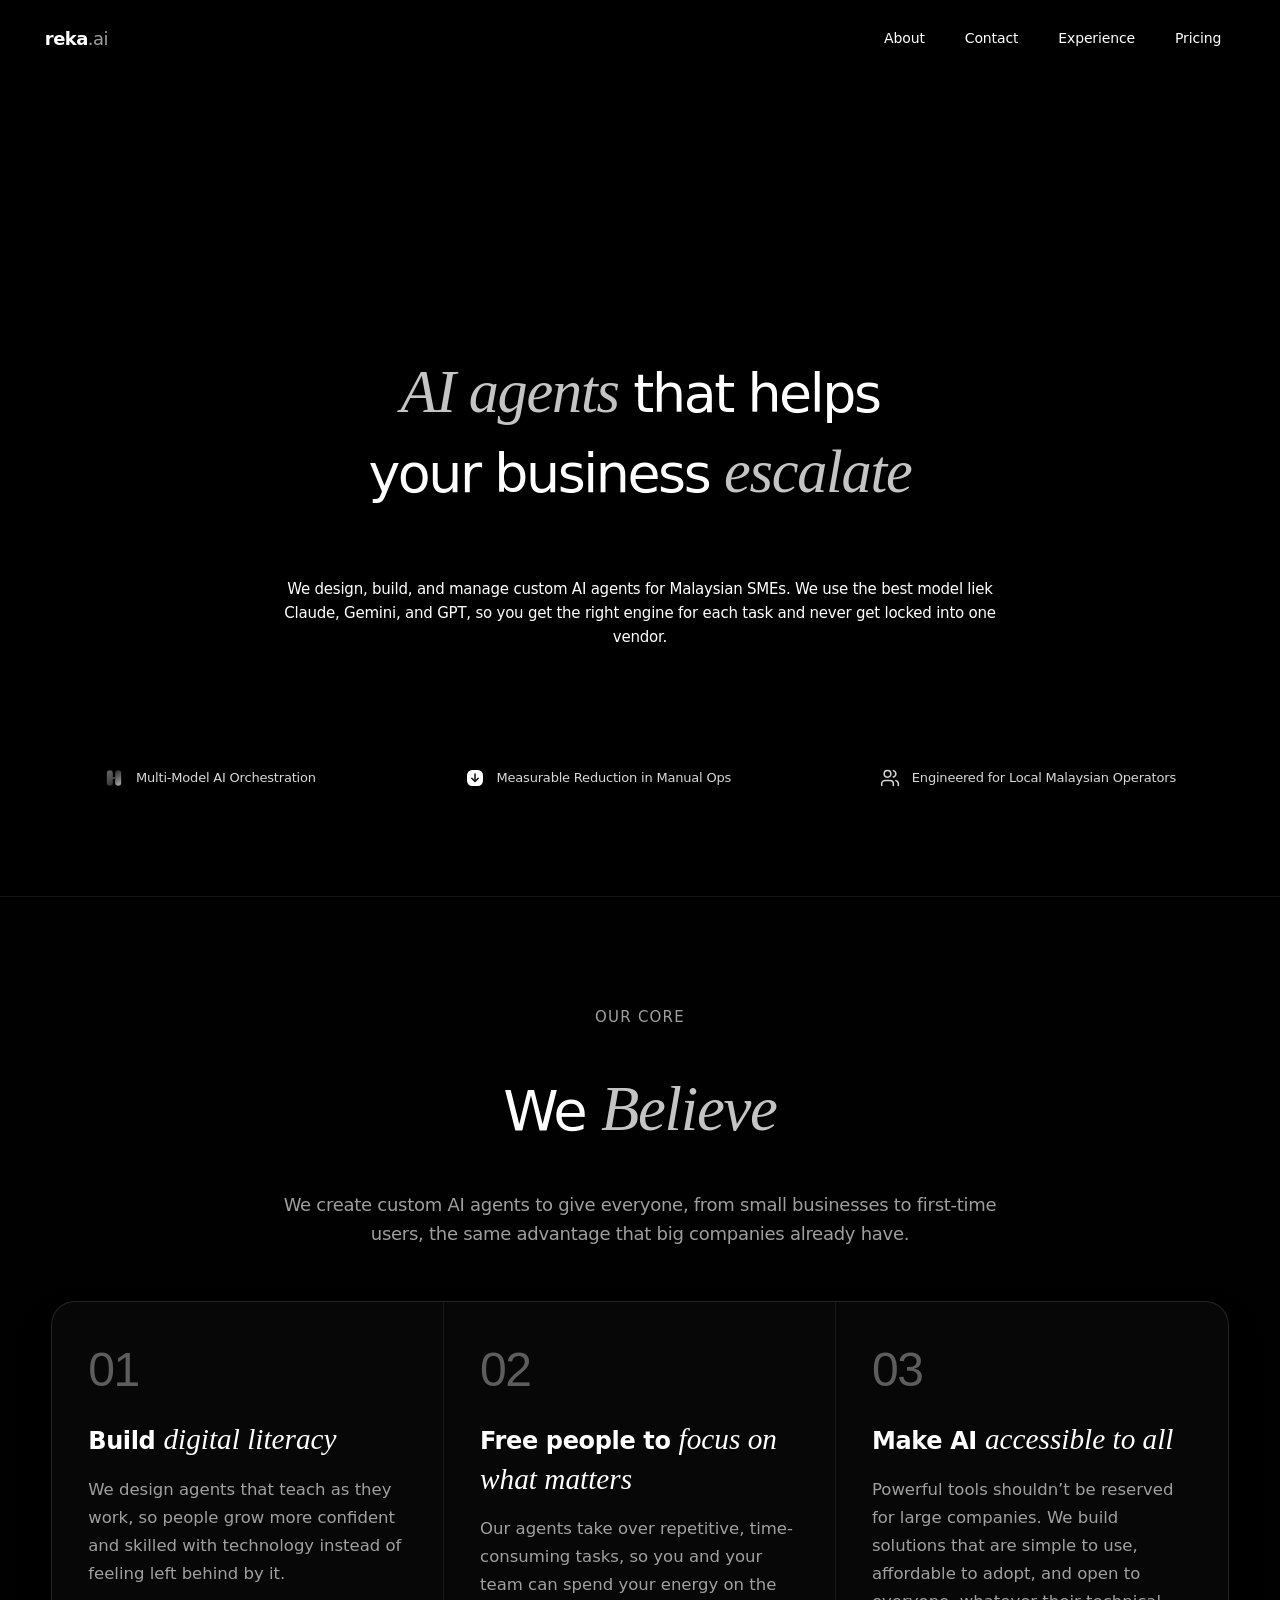
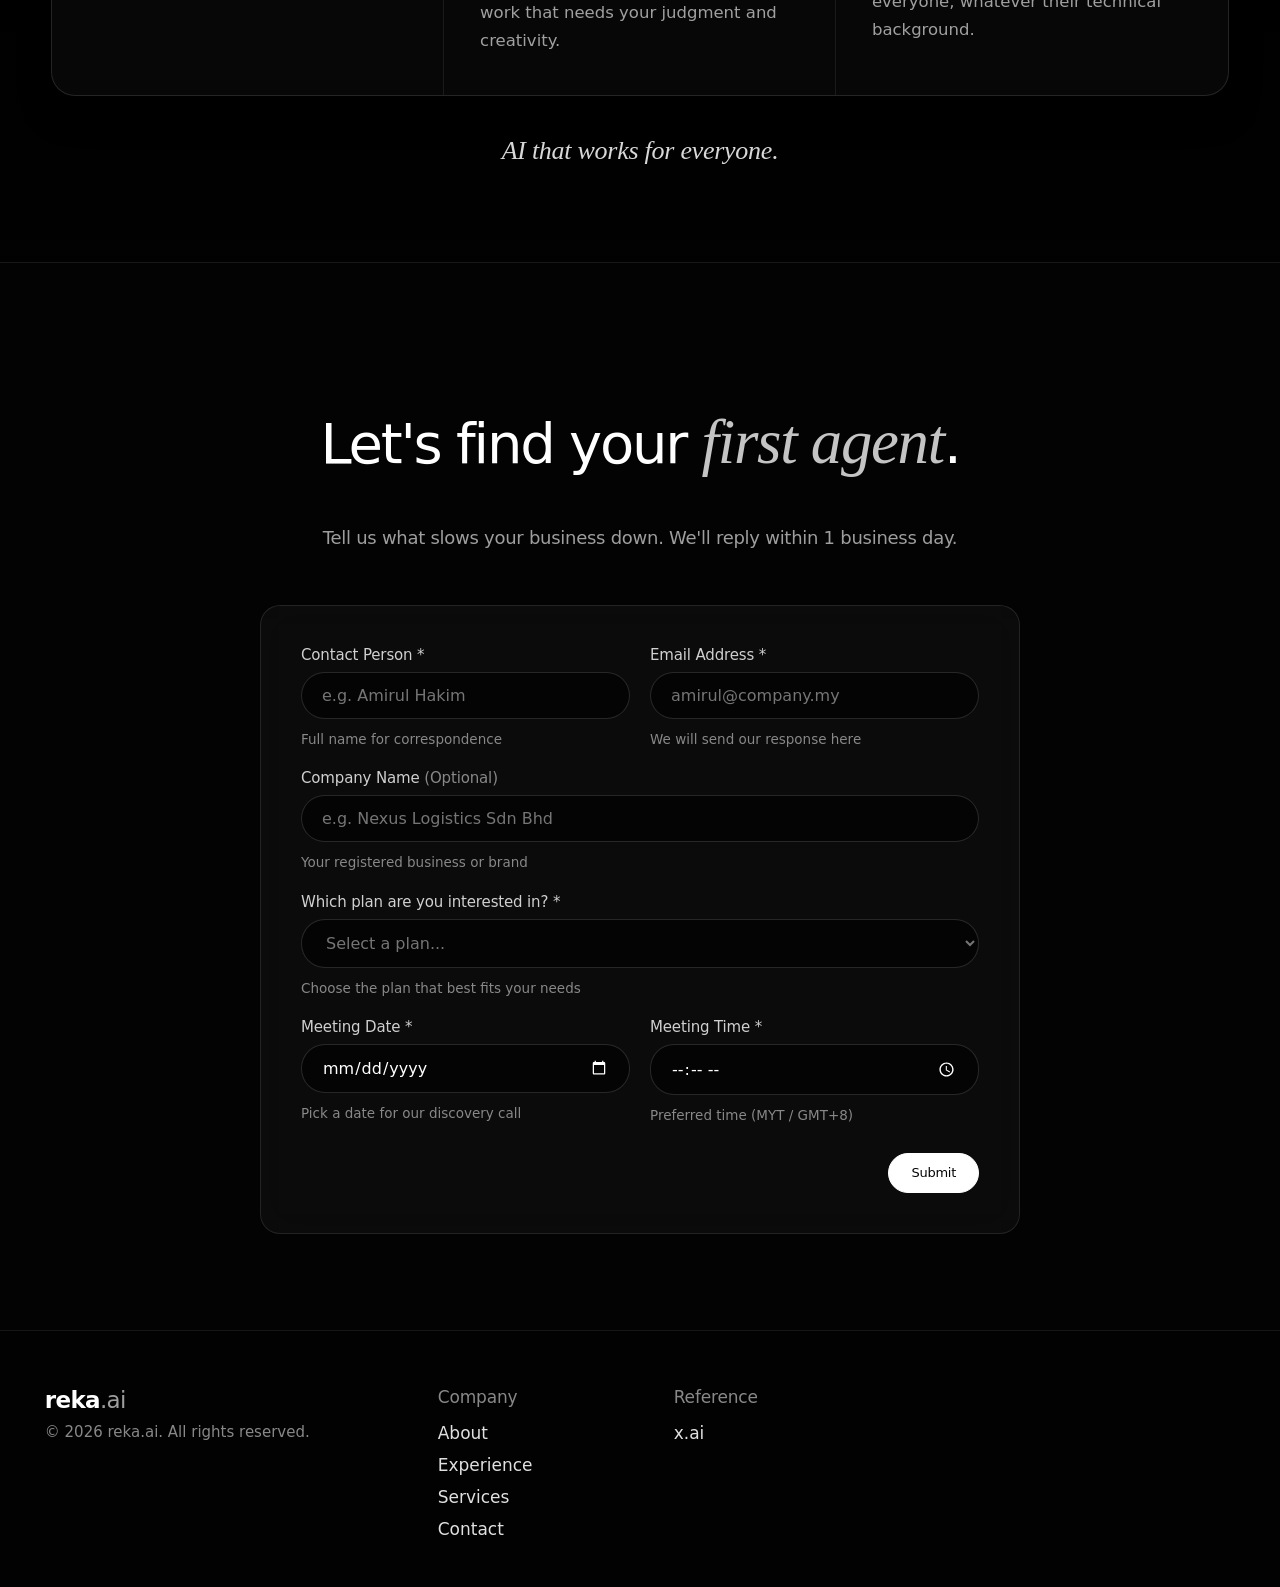
==== commit 2751e238: "create static version" ====
--- a/index.html
+++ b/index.html
@@ -13,18 +13,10 @@
   <meta property="og:type" content="website" />
   <meta name="twitter:card" content="summary_large_image" />
   <link rel="icon" href="data:," />
-  <link rel="preconnect" href="https://fonts.googleapis.com" />
-  <link rel="preconnect" href="https://fonts.gstatic.com" crossorigin />
-  <link
-    href="https://fonts.googleapis.com/css2?family=Inter:ital,opsz,wght@0,14..32,100..900&family=Instrument+Serif:ital@1&display=swap"
-    rel="stylesheet" />
-
-  <link rel="stylesheet" href="src/css/style.css?v=1.9" />
+  <link rel="stylesheet" href="src/css/style.css?v=2.1" />
 </head>
 
-<body style="background:#000;color:#fff">
-  <div class="grain"></div>
-
+<body>
   <div class="hero-photo">
     <video autoplay muted loop playsinline preload="auto">
       <source src="assets/video/hero-compat.mp4" type="video/mp4" />
@@ -36,19 +28,18 @@
 
     <!-- Header -->
     <header class="header">
-      <a href="#top" class="logo appear appear--scale" style="--d: 0.08s;" aria-label="reka.ai">
+      <a href="#top" class="logo" aria-label="reka.ai">
         <span>reka<span class="logo-suffix">.ai</span></span>
       </a>
 
       <nav id="site-nav" aria-label="Primary">
-        <a href="about.html" class="nav-link appear appear--scale" style="--d: 0.16s;">About</a>
-        <a href="contact.html" class="nav-link appear appear--soft" style="--d: 0.40s;">Contact</a>
-        <a href="experience.html" class="nav-link appear appear--soft" style="--d: 0.24s;">Experience</a>
-        <a href="princing.html" class="nav-link appear appear--scale" style="--d: 0.32s;">Pricing</a>
+        <a href="about.html" class="nav-link">About</a>
+        <a href="contact.html" class="nav-link">Contact</a>
+        <a href="experience.html" class="nav-link">Experience</a>
+        <a href="princing.html" class="nav-link">Pricing</a>
       </nav>
 
-      <button type="button" class="burger appear appear--scale" style="--d: 0.34s;" aria-controls="site-nav"
-        aria-expanded="false" aria-label="Open menu">
+      <button type="button" class="burger" aria-controls="site-nav" aria-expanded="false" aria-label="Open menu">
         <span class="burger-bar"></span>
         <span class="burger-bar"></span>
         <span class="burger-bar"></span>
@@ -60,13 +51,11 @@
       <section class="hero" id="top">
         <div class="hero-copy">
           <h1 class="hero-h1">
-            <span class="headline-line"><span class="appear appear--mask" style="--d: 0.42s;"> <em>AI agents</em> around
-                how</span></span>
-            <span class="headline-line"><span class="appear appear--mask" style="--d: 0.62s;">your business <em>actually
-                  works</em>.</span></span>
+            <span class="headline-line"><em>AI agents</em> that helps</span>
+            <span class="headline-line">your business <em>escalate</em></span>
           </h1>
 
-          <p class="lede appear appear--soft" style="--d: 0.82s;">
+          <p class="lede">
             We design, build, and manage custom AI agents for Malaysian SMEs. We use the best model liek Claude,
             Gemini, and
             GPT, so you get the right engine for each task and never get locked into one vendor.
@@ -74,7 +63,7 @@
         </div>
 
         <div class="stats">
-          <div class="stat appear appear--stat" style="--d: 1.12s;">
+          <div class="stat">
             <svg class="stat-icon" viewBox="0 0 24 24" fill="none" aria-hidden="true">
               <defs>
                 <linearGradient id="pillGrad1" x1="3" y1="2" x2="14" y2="22" gradientUnits="userSpaceOnUse">
@@ -93,7 +82,7 @@
             <span>Multi-Model AI Orchestration</span>
           </div>
 
-          <div class="stat appear appear--stat" style="--d: 1.28s;">
+          <div class="stat">
             <svg class="stat-icon" viewBox="0 0 24 24" fill="none" aria-hidden="true">
               <rect x="2.4" y="2.4" width="19.2" height="19.2" rx="6.2" fill="#ffffff" />
               <path d="M12 7.1v7.4" stroke="#111111" stroke-width="1.85" stroke-linecap="round" />
@@ -103,7 +92,7 @@
             <span>Measurable Reduction in Manual Ops</span>
           </div>
 
-          <div class="stat appear appear--stat" style="--d: 1.44s;">
+          <div class="stat">
             <svg class="stat-icon" viewBox="0 0 24 24" fill="none" stroke="currentColor" stroke-width="1.8"
               stroke-linecap="round" stroke-linejoin="round" aria-hidden="true">
               <path d="M16 21v-2a4 4 0 0 0-4-4H6a4 4 0 0 0-4 4v2"></path>
@@ -126,7 +115,7 @@
         </div>
 
         <div class="container">
-          <div class="section-header reveal">
+          <div class="section-header">
             <h3 class="section-eyebrow">Our Core</h3>
             <h2 class="section-title">We <em>Believe</em></h2>
             <p class="section-lede">
@@ -135,7 +124,7 @@
             </p>
           </div>
 
-          <div class="beliefs-table-card card reveal">
+          <div class="beliefs-table-card card">
             <div class="beliefs-table-grid">
               <!-- 01 -->
               <div class="belief-col">
@@ -170,7 +159,7 @@
             </div>
           </div>
 
-          <div class="beliefs-footer reveal">
+          <div class="beliefs-footer">
             <span class="beliefs-tagline">AI that works for everyone.</span>
           </div>
         </div>
@@ -179,12 +168,12 @@
       <!-- Section 5: Contact (§5) -->
       <section class="section" id="contact">
         <div class="container">
-          <div class="section-header reveal">
+          <div class="section-header">
             <h2 class="section-title">Let's find your <em>first agent</em>.</h2>
             <p class="section-lede">Tell us what slows your business down. We'll reply within 1 business day.</p>
           </div>
 
-          <div class="contact-wrap reveal">
+          <div class="contact-wrap">
             <form id="contact-form" class="contact-form" novalidate>
               <div class="form-row">
                 <div class="form-group">
--- a/src/css/style.css
+++ b/src/css/style.css
@@ -1,4 +1,3 @@
-/* Force black immediately so the page can never flash white */
 html,
 body {
   background: #000000 !important;
@@ -23,15 +22,12 @@
 
 :root {
   --logo: clamp(18px, 1.4vw, 24px);
-  --logo-mark: clamp(20px, 1.6vw, 28px);
   --nav: clamp(14px, 1.05vw, 17px);
   --nav-h: clamp(38px, 2.8vw, 48px);
   --btn: clamp(13px, 0.95vw, 16px);
   --btn-h: clamp(40px, 2.8vw, 48px);
-  --hero-btn-h: clamp(44px, 3.1vw, 54px);
   --h1: clamp(34px, 4.2vw, 68px);
   --lede: clamp(15px, 1.15vw, 19px);
-  --badge: clamp(12px, 0.9vw, 14px);
   --stat-size: clamp(13px, 0.95vw, 15px);
   --header-y: clamp(14px, 1.5vw, 28px);
   --header-x: clamp(16px, 3.5vw, 64px);
@@ -43,25 +39,16 @@
   --section-y: clamp(64px, 7.5vw, 130px);
 }
 
-html,
-body {
-  background: #000000;
-  color: #ffffff;
-  margin: 0;
-  padding: 0;
-}
-
 *,
 *::before,
 *::after {
   box-sizing: border-box;
-}
-
-html {
-  scroll-behavior: smooth;
+  -webkit-tap-highlight-color: transparent;
 }
 
 body {
+  margin: 0;
+  padding: 0;
   -webkit-font-smoothing: antialiased;
   -moz-osx-font-smoothing: grayscale;
   text-rendering: optimizeLegibility;
@@ -77,13 +64,8 @@
 
 button,
 input,
-textarea {
+select {
   font-family: inherit;
-}
-
-/* Film grain overlay */
-.grain {
-  display: none;
 }
 
 /* Background hero video */
@@ -96,7 +78,6 @@
   pointer-events: none;
   overflow: hidden;
   opacity: 1;
-  animation: hero-fade 1.4s cubic-bezier(0.16, 1, 0.3, 1) both;
 }
 
 .hero-photo video {
@@ -122,16 +103,6 @@
   z-index: 1;
 }
 
-@keyframes hero-fade {
-  0% {
-    opacity: 0;
-  }
-
-  100% {
-    opacity: 1;
-  }
-}
-
 /* Page container */
 .page {
   position: relative;
@@ -156,7 +127,6 @@
   gap: 28px;
   padding: var(--header-y) var(--header-x);
   z-index: 60;
-  transition: background 0.3s ease, backdrop-filter 0.3s ease, border-color 0.3s ease;
 }
 
 body.scrolled .header {
@@ -196,32 +166,11 @@
   display: inline-flex;
   align-items: center;
   justify-content: center;
-  color: rgba(243, 243, 243, 0.72);
+  color: #ffffff;
   font-size: var(--nav);
   font-weight: 400;
   letter-spacing: -0.01em;
   white-space: nowrap;
-  transition: color 0.25s ease;
-}
-
-.nav-link:hover,
-.nav-link:active,
-.nav-link.is-active {
-  color: #ffffff;
-}
-
-.nav-link:active,
-.nav-link.is-active {
-  text-decoration: underline;
-  text-underline-offset: 6px;
-  text-decoration-thickness: 1.5px;
-}
-
-/* Right header CTA */
-.header-cta {
-  justify-self: end;
-  font-size: 15px;
-  height: 42px;
 }
 
 /* Burger menu button */
@@ -236,12 +185,6 @@
   cursor: pointer;
   align-content: center;
   justify-content: center;
-  transition: border-color 0.25s ease, background 0.25s ease;
-}
-
-.burger:hover {
-  border-color: rgba(255, 255, 255, 0.32);
-  background: rgba(255, 255, 255, 0.05);
 }
 
 .burger-bar {
@@ -251,7 +194,6 @@
   border-radius: 1px;
   background: #ffffff;
   margin: 2.5px auto;
-  transition: transform 0.25s ease, opacity 0.2s ease;
 }
 
 body.menu-open .burger .burger-bar:nth-child(1) {
@@ -271,7 +213,7 @@
 }
 
 /* ========================================================
-   Flat Button System with Kinetic Motion
+   Flat Button System
    ======================================================== */
 .btn {
   position: relative;
@@ -292,38 +234,6 @@
   white-space: nowrap;
   text-decoration: none;
   cursor: pointer;
-  transition: transform 0.25s cubic-bezier(0.16, 1, 0.3, 1),
-    background-color 0.25s ease,
-    border-color 0.25s ease,
-    color 0.25s ease;
-}
-
-.btn::before {
-  content: "";
-  position: absolute;
-  inset: 0;
-  z-index: -1;
-  transform: translateY(102%);
-  transition: transform 0.35s cubic-bezier(0.16, 1, 0.3, 1);
-}
-
-.btn:hover {
-  transform: translateY(-2px);
-}
-
-.btn:hover::before,
-.btn:active::before,
-.btn:focus::before {
-  transform: translateY(0);
-}
-
-.btn:active {
-  transform: translateY(0) scale(0.97);
-}
-
-.btn:focus-visible {
-  outline: 2px solid #ffffff;
-  outline-offset: 3px;
 }
 
 .btn-solid {
@@ -332,43 +242,12 @@
   border-color: #ffffff;
 }
 
-.btn-solid::before {
-  background: #eaeaea;
-}
-
 .btn-ghost {
   background: rgba(255, 255, 255, 0.06);
   color: #ffffff;
   border-color: rgba(255, 255, 255, 0.24);
   backdrop-filter: blur(8px);
   -webkit-backdrop-filter: blur(8px);
-}
-
-.btn-ghost::before {
-  background: #ffffff;
-}
-
-.btn-ghost:hover,
-.btn-ghost:active,
-.btn-ghost:focus {
-  color: #050505;
-  border-color: #ffffff;
-}
-
-.btn .arrow-icon {
-  width: 13px;
-  height: 13px;
-  display: inline-block;
-  transition: transform 0.25s ease;
-}
-
-.btn:hover .arrow-icon {
-  transform: translateX(4px);
-}
-
-.hero-btn {
-  height: var(--hero-btn-h);
-  padding: 0 24px;
 }
 
 /* ========================================================
@@ -395,32 +274,6 @@
   text-align: center;
   max-width: var(--copy-max);
   width: 100%;
-}
-
-.badge {
-  display: inline-flex;
-  align-items: center;
-  gap: 8px;
-  margin-bottom: 22px;
-  padding: 8px 16px;
-  border-radius: 20px;
-  background: rgba(255, 255, 255, 0.08);
-  border: 1px solid rgba(255, 255, 255, 0.14);
-  color: #f2f2f2;
-  font-family: "Instrument Serif", "Times New Roman", Times, serif;
-  font-style: italic;
-  font-size: 16.5px;
-  letter-spacing: -0.01em;
-  backdrop-filter: blur(8px);
-}
-
-.badge-star {
-  width: 16px;
-  height: 16px;
-  display: block;
-  filter: drop-shadow(0 0 3px rgba(255, 255, 255, 0.45));
-  animation: in-star 0.9s cubic-bezier(0.16, 1, 0.3, 1) 0.28s both;
-  transform-origin: center;
 }
 
 .hero-h1 {
@@ -454,16 +307,6 @@
   color: #c4c4c4;
 }
 
-.lede em,
-p em {
-  color: #ffffff;
-}
-
-.hero-h1 em {
-  animation: in-em 1.2s cubic-bezier(0.16, 1, 0.3, 1) 0.72s both;
-  display: inline-block;
-}
-
 .lede {
   max-width: var(--lede-max);
   margin-top: 18px;
@@ -472,17 +315,7 @@
   font-weight: 400;
   line-height: 1.6;
   letter-spacing: -0.015em;
-  animation-duration: 1.25s !important;
   text-shadow: 0 2px 14px rgba(0, 0, 0, 0.85);
-}
-
-.hero-actions {
-  display: flex;
-  flex-wrap: wrap;
-  justify-content: center;
-  align-items: center;
-  gap: 12px;
-  margin-top: 28px;
 }
 
 /* Stats band */
@@ -510,13 +343,6 @@
 .stat-icon {
   width: 20px;
   height: 20px;
-  display: block;
-  flex-shrink: 0;
-}
-
-.stat-icon-wide {
-  width: 38px;
-  height: 21px;
   display: block;
   flex-shrink: 0;
 }
@@ -546,33 +372,9 @@
   margin: 0 auto 52px;
 }
 
-.eyebrow {
-  display: inline-flex;
-  align-items: center;
-  gap: 8px;
-  margin-bottom: 18px;
-  padding: 6px 14px;
-  border-radius: 20px;
-  background: rgba(255, 255, 255, 0.06);
-  border: 1px solid rgba(255, 255, 255, 0.12);
-  color: #e2e2e2;
-  font-family: "Instrument Serif", "Times New Roman", Times, serif;
-  font-style: italic;
-  font-size: 15.5px;
-  letter-spacing: 0;
-}
-
-.eyebrow-dot {
-  width: 6px;
-  height: 6px;
-  border-radius: 50%;
-  background: #ffffff;
-  box-shadow: 0 0 6px rgba(255, 255, 255, 0.8);
-}
-
 .section-eyebrow {
   font-family: "Inter", system-ui, -apple-system, BlinkMacSystemFont, "Segoe UI", sans-serif;
-  font-size: 13px;
+  font-size: 15px;
   font-weight: 500;
   letter-spacing: 0.08em;
   text-transform: uppercase;
@@ -581,7 +383,7 @@
 }
 
 .section-title {
-  font-size: clamp(32px, 4.2vw, 46px);
+  font-size: clamp(36px, 4.6vw, 56px);
   font-weight: 500;
   letter-spacing: -0.04em;
   line-height: 1.15;
@@ -591,7 +393,7 @@
 .section-lede {
   margin-top: 16px;
   color: #9e9e9e;
-  font-size: 16px;
+  font-size: 18px;
   line-height: 1.6;
   letter-spacing: -0.015em;
 }
@@ -605,15 +407,6 @@
   padding: 30px;
   backdrop-filter: blur(16px);
   -webkit-backdrop-filter: blur(16px);
-  transition: transform 0.3s cubic-bezier(0.16, 1, 0.3, 1),
-    border-color 0.3s ease,
-    background-color 0.3s ease;
-}
-
-.card:hover {
-  transform: translateY(-4px);
-  border-color: rgba(255, 255, 255, 0.22);
-  background: rgba(24, 24, 24, 0.88);
 }
 
 /* ========================================================
@@ -646,36 +439,11 @@
   overflow: hidden;
 }
 
-.team-photo-frame video,
-.team-photo-frame img {
+.team-photo-frame video {
   width: 100%;
   height: 100%;
   object-fit: cover;
   display: block;
-}
-
-.team-photo-frame svg {
-  width: 64px;
-  height: 64px;
-  color: rgba(255, 255, 255, 0.25);
-}
-
-.team-badge-floating {
-  position: absolute;
-  top: 16px;
-  left: 16px;
-  padding: 6px 14px;
-  background: rgba(0, 0, 0, 0.65);
-  backdrop-filter: blur(10px);
-  border: 1px solid rgba(255, 255, 255, 0.12);
-  border-radius: 20px;
-  font-family: "Instrument Serif", "Times New Roman", Times, serif;
-  font-style: italic;
-  font-size: 14.5px;
-  color: #e0e0e0;
-  display: inline-flex;
-  align-items: center;
-  gap: 6px;
 }
 
 .team-caption {
@@ -703,53 +471,16 @@
   margin-bottom: 20px;
 }
 
-.stat-pills {
-  display: flex;
-  flex-wrap: wrap;
-  gap: 12px;
-  margin-top: 24px;
-}
-
-.pill-item {
-  display: inline-flex;
-  align-items: center;
-  gap: 8px;
-  padding: 8px 16px;
-  border-radius: 24px;
-  background: rgba(255, 255, 255, 0.04);
-  border: 1px solid rgba(255, 255, 255, 0.1);
-  font-size: 13px;
-  color: #d8d8d8;
-}
-
 /* ========================================================
    Engineering Projects Section
    ======================================================== */
-.projects-grid {
-  display: grid;
-  grid-template-columns: repeat(3, 1fr);
-  gap: 28px;
-}
-
 .project-card {
   position: relative;
-  background: rgba(14, 14, 14, 0.75);
-  border: 1px solid rgba(255, 255, 255, 0.1);
-  border-radius: 18px;
   overflow: hidden;
   text-decoration: none;
   color: inherit;
   display: block;
   cursor: pointer;
-  transition: transform 0.4s cubic-bezier(0.16, 1, 0.3, 1),
-    box-shadow 0.4s ease,
-    border-color 0.4s ease;
-}
-
-.project-card:hover {
-  transform: translateY(-5px);
-  border-color: rgba(255, 255, 255, 0.3);
-  box-shadow: 0 24px 48px rgba(0, 0, 0, 0.55);
 }
 
 .project-thumb {
@@ -759,18 +490,11 @@
   overflow: hidden;
 }
 
-.project-thumb img,
 .project-thumb video {
   width: 100%;
   height: 100%;
   object-fit: cover;
   display: block;
-  transition: transform 0.55s ease;
-}
-
-.project-card:hover .project-thumb img,
-.project-card:hover .project-thumb video {
-  transform: scale(1.04);
 }
 
 .project-overlay {
@@ -804,42 +528,13 @@
   overflow: hidden;
 }
 
-.view-repo-btn {
-  position: absolute;
-  top: 0;
-  left: 0;
-  transform: translate(-50%, -50%) scale(0.9);
-  background: #ffffff;
-  color: #0a0a0a;
-  font-size: 11.5px;
-  font-weight: 600;
-  letter-spacing: 0.05em;
-  text-transform: uppercase;
-  padding: 8px 16px;
-  border-radius: 9999px;
-  opacity: 0;
-  pointer-events: none;
-  z-index: 10;
-  transition: opacity 0.2s ease, transform 0.2s ease;
-  white-space: nowrap;
-  box-shadow: 0 8px 24px rgba(0, 0, 0, 0.4);
-}
-
-.engineering-grid .project-card:hover .view-repo-btn {
-  opacity: 1;
-  transform: translate(-50%, -50%) scale(1);
-}
-
 /* ========================================================
    Products & Services Section (§4)
    ======================================================== */
-#services .container {
-  width: 92vw;
-  max-width: 100%;
-}
-
-.services-table-wrap {
+.services-table-wrap,
+.team-table-wrap {
   padding: 0;
+  overflow: hidden;
   overflow-x: auto;
   -webkit-overflow-scrolling: touch;
   margin-bottom: 48px;
@@ -880,10 +575,6 @@
   margin: 0 0 8px;
 }
 
-.services-table thead th .plan-price {
-  margin-bottom: 0;
-}
-
 .services-table .table-row-desc p {
   font-size: 14.5px;
   color: #9e9e9e;
@@ -891,12 +582,6 @@
   margin: 0;
 }
 
-.services-table .table-row-features .plan-list {
-  padding: 0;
-  margin: 0;
-  border-top: none;
-}
-
 .services-table .table-row-action td {
   border-bottom: none;
   vertical-align: middle;
@@ -911,7 +596,6 @@
   font-weight: 600;
   letter-spacing: -0.03em;
   color: #ffffff;
-  margin-bottom: 12px;
 }
 
 .plan-price span {
@@ -921,10 +605,9 @@
 }
 
 .plan-list {
-  list-style: none;
-  padding: 16px 0 0;
-  margin: 0 0 24px;
-  border-top: 1px solid rgba(255, 255, 255, 0.1);
+  list-style: disc;
+  padding-left: 18px;
+  margin: 0;
   display: flex;
   flex-direction: column;
   gap: 10px;
@@ -934,20 +617,6 @@
   font-size: 13.5px;
   color: #d8d8d8;
   line-height: 1.45;
-  padding-left: 20px;
-  position: relative;
-}
-
-.plan-list li::before {
-  content: "";
-  position: absolute;
-  left: 2px;
-  top: 4px;
-  width: 5px;
-  height: 9px;
-  border: solid #ffffff;
-  border-width: 0 1.6px 1.6px 0;
-  transform: rotate(45deg);
 }
 
 /* Guarantee strip */
@@ -1025,19 +694,14 @@
   flex-direction: column;
   padding: 44px 36px 40px;
   border-right: 1px solid rgba(255, 255, 255, 0.08);
-  transition: background 0.3s ease;
 }
 
 .belief-col:last-child {
   border-right: none;
 }
 
-.belief-col:hover {
-  background: rgba(255, 255, 255, 0.02);
-}
-
 .belief-num {
-  font-size: 42px;
+  font-size: 48px;
   font-weight: 500;
   color: rgba(255, 255, 255, 0.35);
   margin-bottom: 26px;
@@ -1047,7 +711,7 @@
 }
 
 .belief-title {
-  font-size: 20px;
+  font-size: 24px;
   font-weight: 600;
   color: #ffffff;
   margin: 0 0 16px;
@@ -1056,16 +720,13 @@
 }
 
 .belief-title em {
-  font-family: "Instrument Serif", serif;
-  font-style: italic;
-  font-weight: 400;
   font-size: 1.22em;
   color: #ffffff;
   letter-spacing: 0;
 }
 
 .belief-desc {
-  font-size: 14.5px;
+  font-size: 16.5px;
   line-height: 1.7;
   color: #a0a0a0;
   margin: 0;
@@ -1079,7 +740,7 @@
 .beliefs-tagline {
   font-family: "Instrument Serif", serif;
   font-style: italic;
-  font-size: 22px;
+  font-size: 26px;
   color: #d8d8d8;
   letter-spacing: -0.01em;
 }
@@ -1120,7 +781,7 @@
 }
 
 .form-group label {
-  font-size: 13px;
+  font-size: 15px;
   font-weight: 500;
   color: #d0d0d0;
   letter-spacing: -0.01em;
@@ -1132,23 +793,14 @@
 }
 
 .form-input,
-.form-textarea,
 .form-select {
   background: rgba(0, 0, 0, 0.55);
   border: 1px solid rgba(255, 255, 255, 0.14);
   border-radius: 24px;
-  padding: 12px 20px;
-  color: #ffffff;
-  font-size: 14.5px;
+  padding: 13px 20px;
+  color: #ffffff;
+  font-size: 16px;
   outline: none;
-  transition: border-color 0.25s ease, background 0.25s ease;
-}
-
-.form-input:focus,
-.form-textarea:focus,
-.form-select:focus {
-  border-color: #ffffff;
-  background: rgba(18, 18, 18, 0.85);
 }
 
 .form-input[type="date"],
@@ -1171,11 +823,10 @@
 .field-msg {
   display: block;
   min-height: 18px;
-  font-size: 12px;
+  font-size: 13.5px;
   line-height: 1.5;
   color: #888888;
   margin-top: 2px;
-  transition: color 0.2s ease;
 }
 
 .form-group.has-error .field-msg {
@@ -1183,7 +834,6 @@
 }
 
 .form-group.has-error .form-input,
-.form-group.has-error .form-textarea,
 .form-group.has-error .form-select {
   border-color: #ff6b6b;
   background: rgba(255, 107, 107, 0.06);
@@ -1193,18 +843,7 @@
   margin-top: 8px;
   display: flex;
   align-items: center;
-  justify-content: space-between;
-  flex-wrap: wrap;
-  gap: 16px;
-}
-
-.form-note {
-  font-size: 12.5px;
-  color: #8a8a8a;
-}
-
-.form-submit-row .btn {
-  margin-left: auto;
+  justify-content: flex-end;
 }
 
 .form-status {
@@ -1214,7 +853,7 @@
   background: rgba(255, 255, 255, 0.08);
   border: 1px solid rgba(255, 255, 255, 0.2);
   color: #ffffff;
-  font-size: 14px;
+  font-size: 15.5px;
   text-align: center;
 }
 
@@ -1229,7 +868,8 @@
   opacity: 0.5;
 }
 
-.contact-page .section {
+.contact-page .section,
+.contact-team-section {
   background: transparent;
   backdrop-filter: none;
   -webkit-backdrop-filter: none;
@@ -1241,11 +881,7 @@
   flex: 1;
   display: flex;
   align-items: flex-start;
-  border-top: none;
   padding: 12px 24px 64px;
-  background: transparent;
-  backdrop-filter: none;
-  -webkit-backdrop-filter: none;
 }
 
 .back-home-row {
@@ -1273,29 +909,22 @@
   height: 16px;
 }
 
-.back-home-btn:hover {
-  color: #ffffff;
-  background: rgba(255, 255, 255, 0.08);
-  border-color: rgba(255, 255, 255, 0.2);
-}
-
-.team-directory-grid {
-  display: grid;
-  grid-template-columns: repeat(3, 1fr);
-  gap: 24px;
-  margin-bottom: 48px;
-}
-
-.member-card {
+.team-table {
+  width: 100%;
+  border-collapse: collapse;
+  table-layout: fixed;
+  min-width: 680px;
+}
+
+.team-table td {
+  width: 33.333%;
   padding: 0;
-  overflow: hidden;
-  display: flex;
-  flex-direction: column;
-  transition: none;
-}
-
-.member-card:hover {
-  transform: none;
+  vertical-align: top;
+  border-right: 1px solid rgba(255, 255, 255, 0.1);
+}
+
+.team-table td:last-child {
+  border-right: none;
 }
 
 .member-photo {
@@ -1312,20 +941,6 @@
   height: 100%;
   object-fit: cover;
   display: block;
-}
-
-.member-photo-fallback {
-  display: none;
-  width: 100%;
-  height: 100%;
-  align-items: center;
-  justify-content: center;
-  color: rgba(255, 255, 255, 0.25);
-}
-
-.member-photo-fallback svg {
-  width: 72px;
-  height: 72px;
 }
 
 .member-info {
@@ -1356,17 +971,6 @@
   color: #bdbdbd;
   text-decoration: none;
   width: fit-content;
-  transition: color 0.2s ease;
-}
-
-.member-email:hover {
-  color: #ffffff;
-  text-decoration: underline;
-}
-
-.contact-back-row {
-  display: flex;
-  justify-content: center;
 }
 
 /* ========================================================
@@ -1398,8 +1002,12 @@
   padding-right: 64px;
 }
 
+.footer-left .logo {
+  font-size: clamp(22px, 1.8vw, 28px);
+}
+
 .footer-tagline {
-  font-size: 12.5px;
+  font-size: 15px;
   color: #888888;
 }
 
@@ -1418,7 +1026,7 @@
 }
 
 .footer-col-title {
-  font-size: 13px;
+  font-size: 17px;
   font-weight: 500;
   color: #888888;
   margin: 0 0 16px;
@@ -1435,225 +1043,18 @@
 }
 
 .footer-link {
-  font-size: 13.5px;
+  font-size: 17px;
   color: #e0e0e0;
   text-decoration: none;
-  transition: color 0.2s ease;
   display: inline-block;
-}
-
-.footer-link:hover {
-  color: #ffffff;
-}
-
-.footer-bottom {
-  width: 100%;
-  margin-top: 40px;
-  padding-top: 24px;
-  border-top: 1px solid rgba(255, 255, 255, 0.05);
-  display: flex;
-  justify-content: space-between;
-  align-items: center;
-  font-size: 12.5px;
-  color: #777777;
-  flex-wrap: wrap;
-  gap: 12px;
-}
-
-/* ========================================================
-   Scroll Reveal Motion
-   ======================================================== */
-.reveal {
-  opacity: 0;
-  transform: translateY(24px);
-  transition: opacity 0.85s cubic-bezier(0.16, 1, 0.3, 1), transform 0.85s cubic-bezier(0.16, 1, 0.3, 1);
-  will-change: opacity, transform;
-}
-
-.reveal.is-in {
-  opacity: 1;
-  transform: translateY(0);
-}
-
-/* Entrance motion for above-the-fold */
-.appear {
-  opacity: 1;
-  animation-duration: 1.05s;
-  animation-fill-mode: both;
-  animation-timing-function: cubic-bezier(0.16, 1, 0.3, 1);
-  animation-delay: var(--d, 0.08s);
-}
-
-.appear--scale {
-  animation-name: in-scale;
-}
-
-.appear--soft {
-  animation-name: in-soft;
-}
-
-.appear--mask {
-  display: inline-block;
-  animation-name: in-mask;
-}
-
-.appear--pop {
-  animation-name: in-pop;
-}
-
-.appear--btn {
-  animation-name: in-btn;
-}
-
-.appear--side {
-  animation-name: in-side;
-}
-
-.appear--stat {
-  animation-name: in-stat;
-}
-
-@keyframes in-scale {
-  0% {
-    opacity: 0;
-    transform: scale(0.84);
-  }
-
-  100% {
-    opacity: 1;
-    transform: scale(1);
-  }
-}
-
-@keyframes in-soft {
-  0% {
-    opacity: 0;
-    transform: translateY(14px);
-  }
-
-  100% {
-    opacity: 1;
-    transform: translateY(0);
-  }
-}
-
-@keyframes in-mask {
-  0% {
-    opacity: 0;
-    transform: translateY(40%);
-  }
-
-  100% {
-    opacity: 1;
-    transform: translateY(0);
-  }
-}
-
-@keyframes in-pop {
-  0% {
-    opacity: 0;
-    transform: scale(0.9);
-  }
-
-  70% {
-    transform: scale(1.03);
-  }
-
-  100% {
-    opacity: 1;
-    transform: scale(1);
-  }
-}
-
-@keyframes in-btn {
-  0% {
-    opacity: 0;
-    transform: translateY(18px) scale(0.94);
-  }
-
-  100% {
-    opacity: 1;
-    transform: translateY(0) scale(1);
-  }
-}
-
-@keyframes in-side {
-  0% {
-    opacity: 0;
-    transform: translateX(22px);
-  }
-
-  100% {
-    opacity: 1;
-    transform: translateX(0);
-  }
-}
-
-@keyframes in-stat {
-  0% {
-    opacity: 0;
-    transform: translateY(20px);
-  }
-
-  100% {
-    opacity: 1;
-    transform: translateY(0);
-  }
-}
-
-@keyframes in-star {
-  0% {
-    transform: scale(0.2) rotate(-50deg);
-  }
-
-  65% {
-    transform: scale(1.2) rotate(8deg);
-  }
-
-  100% {
-    transform: scale(1) rotate(0deg);
-  }
-}
-
-@keyframes in-em {
-  0% {
-    opacity: 0.35;
-    filter: blur(4px);
-  }
-
-  100% {
-    opacity: 1;
-    filter: blur(0px);
-  }
-}
-
-.appear.is-in,
-.hero-photo.is-in {
-  animation: none !important;
-  opacity: 1 !important;
-  transform: none !important;
-  clip-path: none !important;
-  filter: none !important;
 }
 
 /* ========================================================
    Responsive Breakpoints
    ======================================================== */
 @media (max-width: 1024px) {
-
-  .services-grid,
-  .projects-grid,
-  .team-directory-grid {
-    grid-template-columns: repeat(2, 1fr);
-  }
-
   .about-grid {
     grid-template-columns: 1fr;
-  }
-
-  .approach-grid {
-    grid-template-columns: 1fr;
-    gap: 20px;
   }
 }
 
@@ -1670,7 +1071,6 @@
   }
 
   .logo,
-  .header-cta,
   .burger {
     z-index: 80;
   }
@@ -1687,7 +1087,6 @@
     background: rgba(8, 8, 8, 0.42);
     opacity: 0;
     visibility: hidden;
-    transition: opacity 0.28s ease, visibility 0.28s ease;
   }
 
   body.menu-open .menu-backdrop {
@@ -1752,7 +1151,6 @@
     grid-template-columns: 1fr;
   }
 
-  .beliefs-grid,
   .beliefs-table-grid {
     grid-template-columns: 1fr;
   }
@@ -1786,7 +1184,6 @@
     --logo: 18px;
     --btn: 14px;
     --btn-h: 44px;
-    --hero-btn-h: 46px;
     --h1: 38px;
     --lede: 16px;
     --header-y: 16px;
@@ -1799,27 +1196,6 @@
 }
 
 @media (max-width: 640px) {
-  .services-grid {
-    grid-template-columns: 1fr;
-  }
-
-  .projects-grid {
-    grid-template-columns: 1fr;
-  }
-
-  .team-directory-grid {
-    grid-template-columns: 1fr;
-  }
-
-  .hero-actions {
-    flex-direction: column;
-    width: 100%;
-  }
-
-  .hero-actions .btn {
-    width: 100%;
-  }
-
   .contact-form {
     padding: 24px;
   }
@@ -1834,25 +1210,4 @@
     --lede: 15.5px;
     --header-x: 16px;
   }
-}
-
-@media (prefers-reduced-motion: reduce) {
-
-  *,
-  *::before,
-  *::after {
-    transition: none !important;
-    animation: none !important;
-  }
-
-  .appear,
-  .reveal,
-  .hero-photo,
-  .hero h1 em,
-  .badge-star {
-    opacity: 1 !important;
-    transform: none !important;
-    clip-path: none !important;
-    filter: none !important;
-  }
 }
